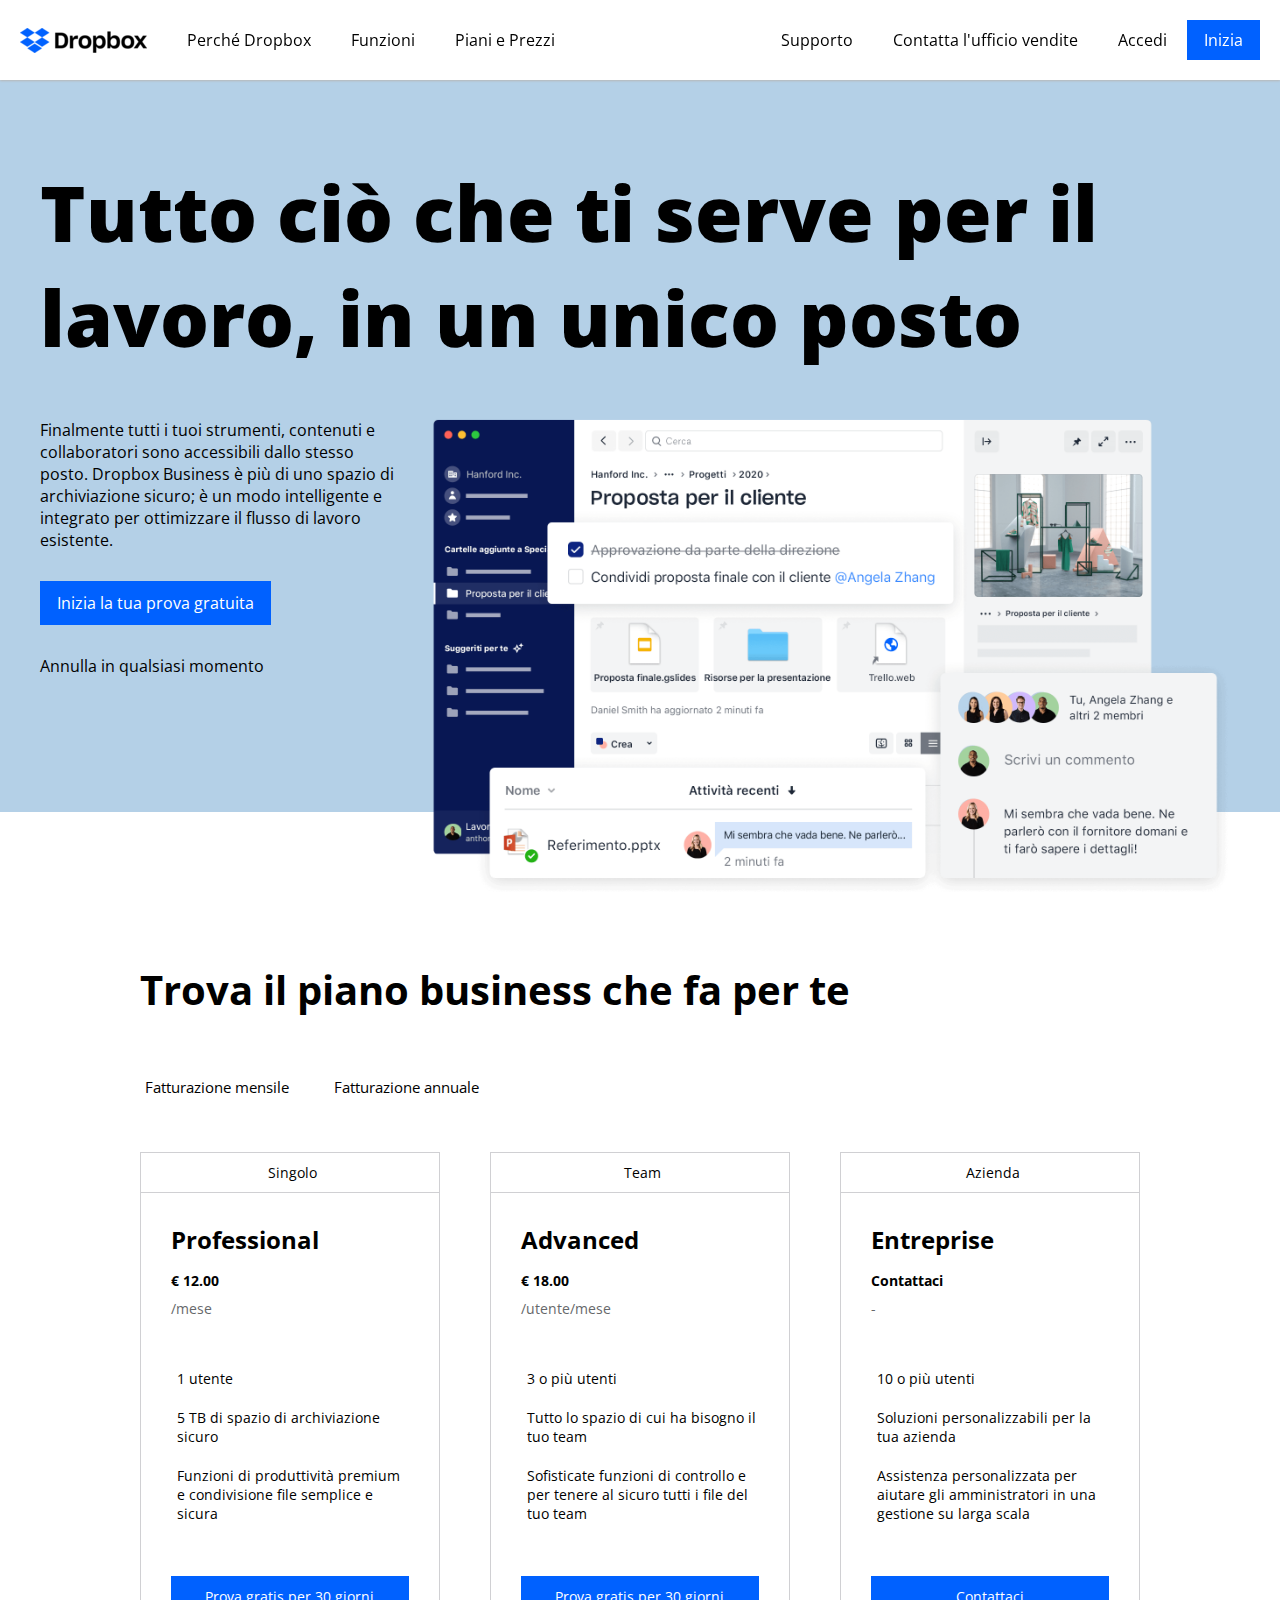
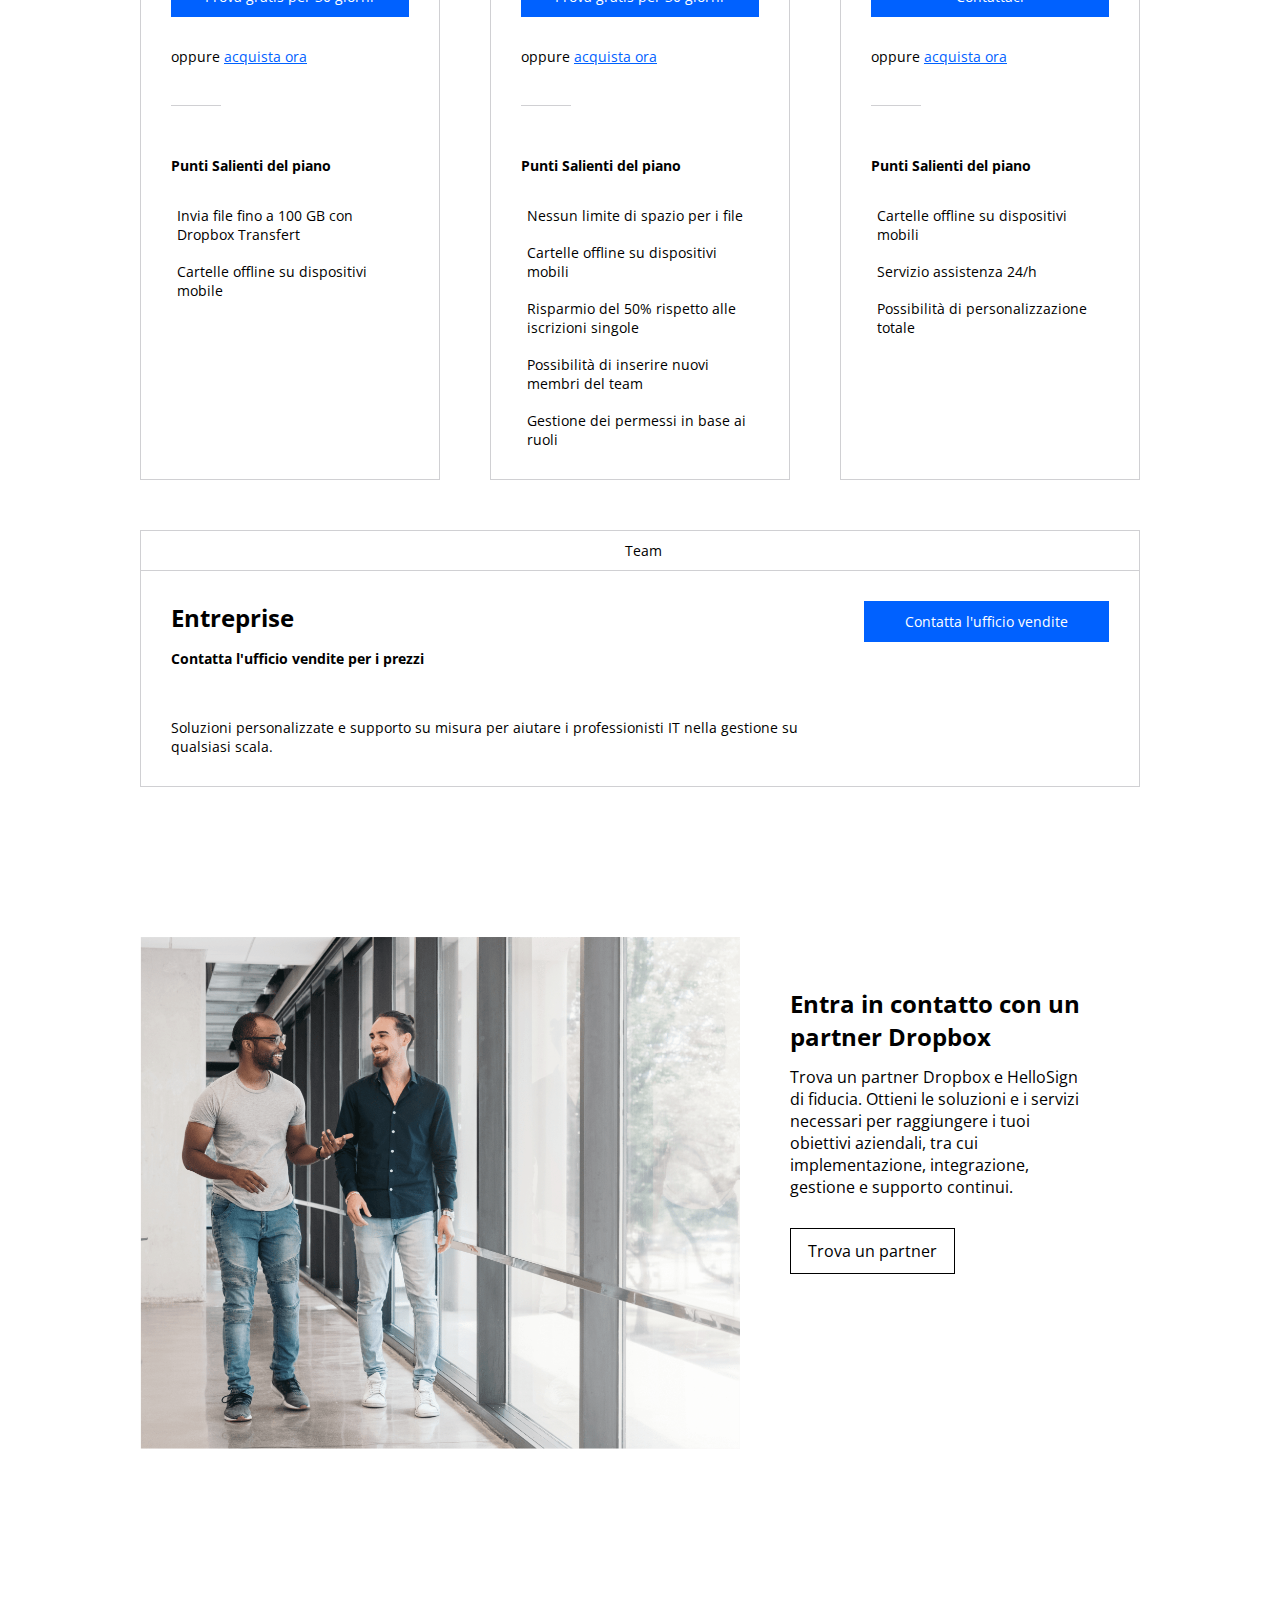
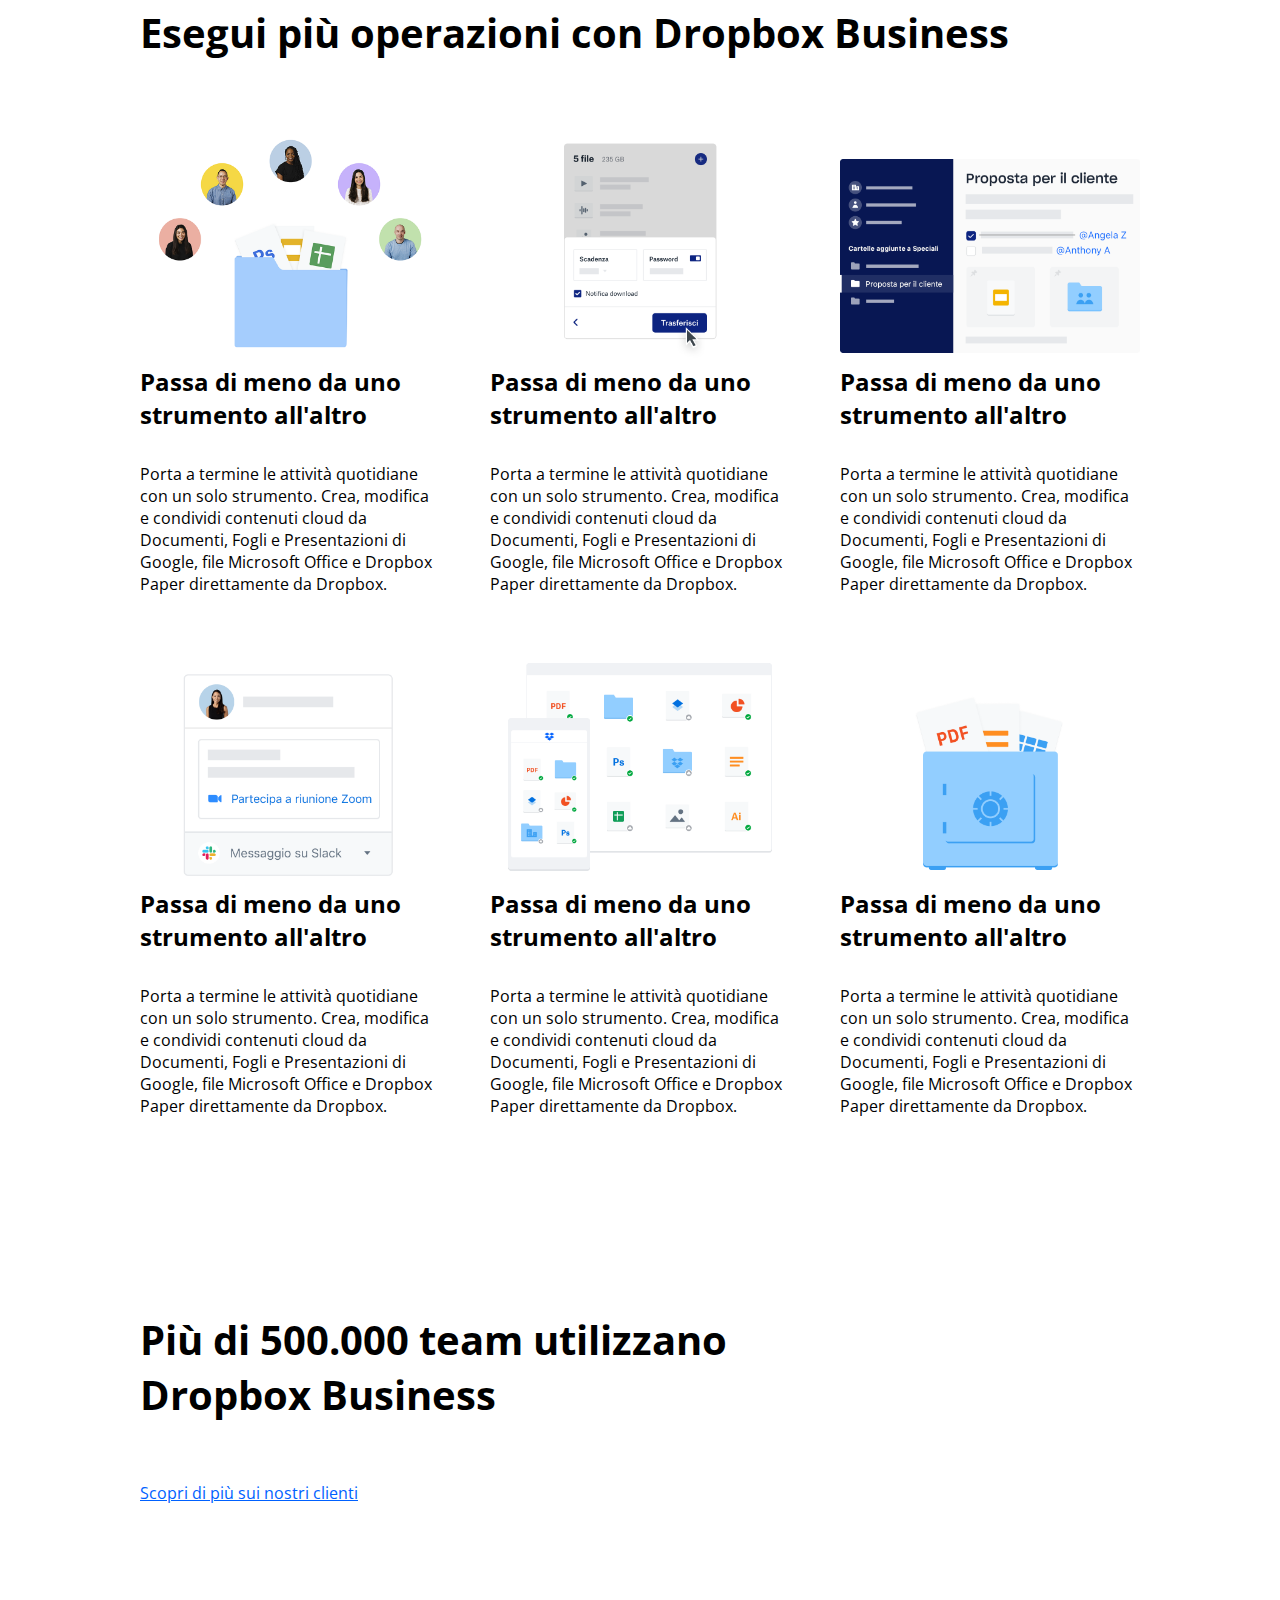
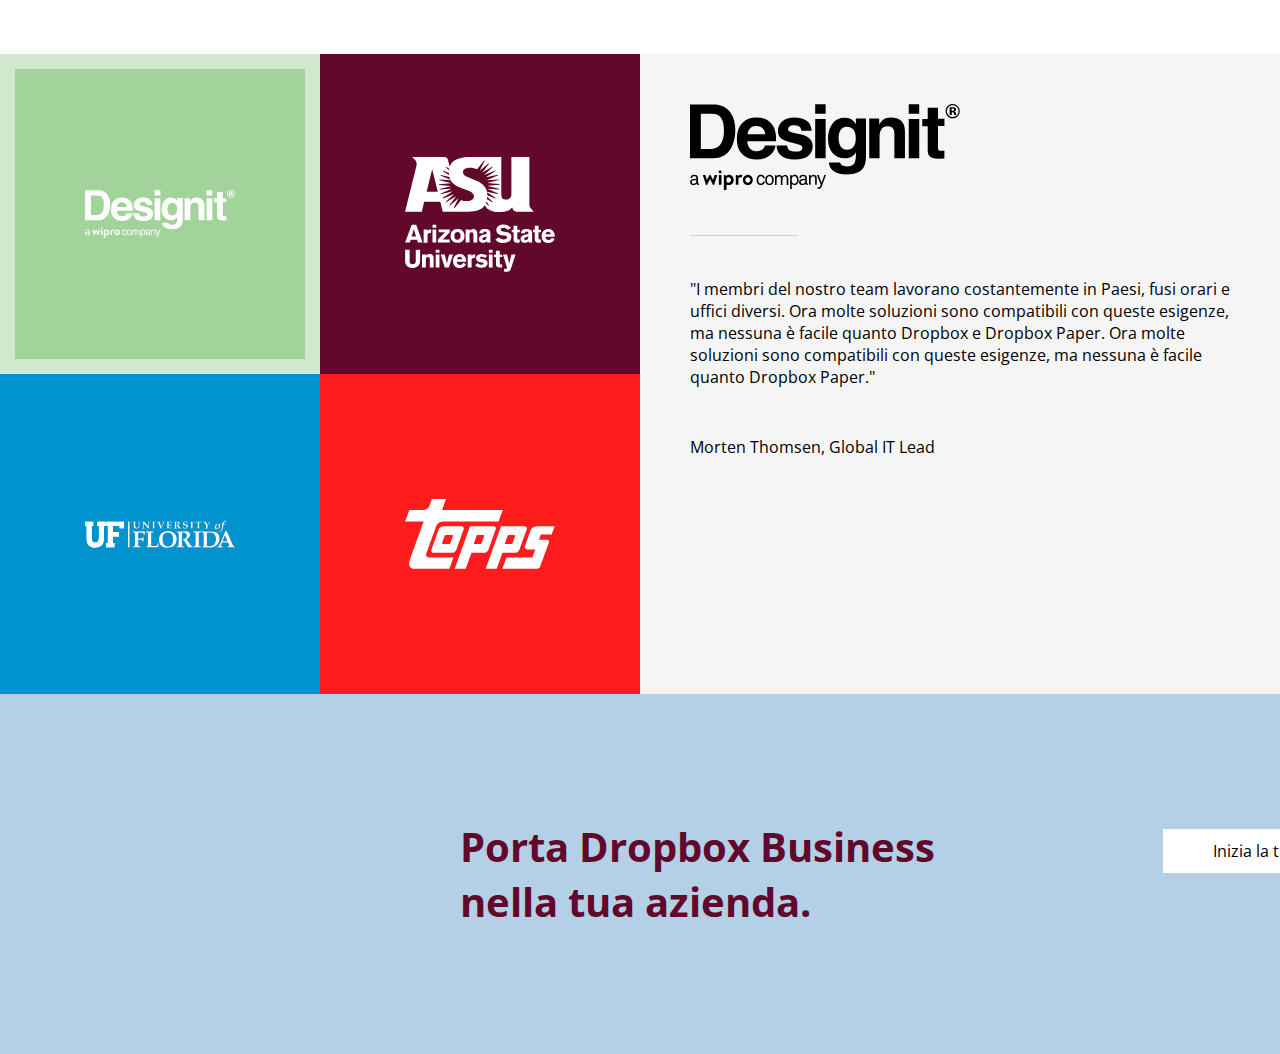
==== index.html @ a3f9ab42 "fix: contenitore customers-reviews" ====
<!DOCTYPE html>
<html lang="en">

<head>

    <meta charset="UTF-8">
    <meta name="viewport" content="width=device-width, initial-scale=1.0">

    <!-- Import Fonts -->
    <!-- Font Awesome -->
    <link rel="stylesheet" href="https://cdnjs.cloudflare.com/ajax/libs/font-awesome/6.4.2/css/all.min.css"
        integrity="sha512-z3gLpd7yknf1YoNbCzqRKc4qyor8gaKU1qmn+CShxbuBusANI9QpRohGBreCFkKxLhei6S9CQXFEbbKuqLg0DA=="
        crossorigin="anonymous" referrerpolicy="no-referrer" />
    <!-- /Font Awesome -->

    <!-- Open Sans -->
    <link rel="preconnect" href="https://fonts.googleapis.com">
    <link rel="preconnect" href="https://fonts.gstatic.com" crossorigin>
    <link
        href="https://fonts.googleapis.com/css2?family=Open+Sans:ital,wght@0,300;0,400;0,500;0,600;0,700;0,800;1,300;1,400;1,500;1,600;1,700;1,800&display=swap"
        rel="stylesheet">
    <!-- /Open Sans -->

    <!-- /Import Fonts -->

    <!-- Import CSS -->
    <link rel="stylesheet" href="css/style.css">
    <!-- /Import CSS -->

    <!-- Titolo scheda -->
    <title>Dropbox</title>
    <!-- /Titolo scheda -->

</head>

<body>

    <!-- Header -->
    <header>
        <!-- Container navbar -->
        <nav class="flex">
            <!-- Colonna sinistra navbar -->
            <div class="col-left flex">
                <!-- Logo sito -->
                <div class="logo">
                    <a href="#"><img src="img/logo-small.png" alt="Logo Dropbox"></a>
                </div>
                <!-- /Logo sito -->

                <!-- Link alle info del servizio -->
                <div class="info-links">
                    <ul class="flex">
                        <li><a href="#">Perché Dropbox</a></li>
                        <li><a href="#">Funzioni</a></li>
                        <li><a href="#">Piani e Prezzi</a></li>
                    </ul>
                </div>
                <!-- /Link alle info del servizio -->
            </div>
            <!-- /Colonna sinistra navbar -->

            <!-- Colonna destra navbar -->
            <div class="col-right flex">
                <!-- Link al supporto del servizio -->
                <div class="support-links">
                    <ul class="flex">
                        <li><a href="#">Supporto</a></li>
                        <li><a href="#">Contatta l'ufficio vendite</a></li>
                    </ul>
                </div>
                <!-- /Link al supporto del servizio -->

                <!-- Link e pulsante login -->
                <div class="login flex">
                    <ul class="flex">
                        <li><a href="#" class="sign-up">Accedi</a></li>
                        <li class="head-start-button"><button class="btn">Inizia</button></li>
                    </ul>
                </div>
                <!-- /Link e pulsante login -->
            </div>
            <!-- /Colonna destra navbar -->
        </nav>
        <!-- /Container Navbar -->

        <!-- Jumbotron -->
        <div class="jumbotron container-big">
            <h1>Tutto ciò che ti serve per il lavoro, in un unico posto</h1>
            <div class="inside-jumbo flex">
                <div class="col-left flex">
                    <p>Finalmente tutti i tuoi strumenti, contenuti e collaboratori sono accessibili dallo stesso posto.
                        Dropbox Business è più di uno spazio di archiviazione sicuro; è un modo intelligente e integrato
                        per ottimizzare il flusso di lavoro esistente.</p>
                    <button class="btn trial">Inizia la tua prova gratuita</button>
                    <div>Annulla in qualsiasi momento</div>
                    <div><i class="fa-solid fa-arrow-down"></i></div>
                </div>
                <div class="col-right"><img src="img/jumbo.png" alt="Jumbotron"></div>
            </div>
        </div>
        <!-- /Jumbotron -->
    </header>
    <!-- /Header -->

    <!-- Main -->
    <main>
        <!-- Sezione piani di abbonamento -->
        <section class="plans">
            <div class="container-small">
                <!-- Selezione mensile o annuale -->
                <h2>Trova il piano business che fa per te</h2>
                <div class="select-plan flex">
                    <span class="monthly-plan"><i class="fa-solid fa-circle-dot"></i>Fatturazione mensile</span>
                    <span class="yearly-plan"><i class="fa-regular fa-circle"></i>Fatturazione annuale</span>
                </div>
                <!-- /Selezione mensile o annuale -->

                <!-- Griglia diversi piani di abbonamento -->
                <div class="grid flex">
                    <!-- Colonna piani di abbonamento -->
                    <div class="plans-column flex">

                        <!-- Header colonna -->
                        <div class="plan-header">
                            <span><i class="fa-solid fa-user"></i>Singolo</span>
                        </div>
                        <!-- /Header colonna -->

                        <!-- Body colonna -->
                        <div class="plan-body flex">
                            <!-- Info piano -->

                            <!-- Nome piano -->
                            <h3>Professional</h3>
                            <!-- /Nome piano -->

                            <!-- Prezzo piano -->
                            <span class="plan-price">€ 12.00</span>
                            <!-- Prezzo piano -->

                            <!-- Frequenza piano -->
                            <span class="plan-duration">/mese</span>
                            <!-- Frequenza piano -->

                            <!-- Lista delle caratteristiche -->
                            <ul class="plan-features-list flex">

                                <!-- Numero utenti massimi -->
                                <li class="plan-users flex">
                                    <i class="fa-solid fa-user"></i>
                                    <span>1 utente</span>
                                </li>
                                <!-- Numero utenti massimi -->

                                <!-- Capacità archiviazione -->
                                <li class="plan-capacity flex">
                                    <i class="fa-solid fa-folder"></i>
                                    <span>5 TB di spazio di archiviazione
                                        sicuro</span>
                                </li>
                                <!-- Capacità archiviazione -->

                                <!-- Main feature del piano -->
                                <li class="plan-features flex">
                                    <i class="fa-solid fa-share-nodes"></i>
                                    <span>Funzioni di
                                        produttività premium e condivisione file
                                        semplice e sicura</span>
                                </li>
                                <!-- Main feature del piano -->

                            </ul>
                            <!-- Lista delle caratteristiche -->

                            <!-- /Info piano -->

                            <!-- Bottone di trial -->
                            <button class="btn">Prova gratis per 30 giorni</button>
                            <span class="plan-buy-now">oppure <a href="#">acquista ora</a></span>
                            <!-- Bottone di trial -->

                            <!-- Separatore grafico -->
                            <hr>
                            <!-- /Separatore grafico -->

                            <!-- Punti salienti del piano -->
                            <div class="plan-recap-list">
                                <h4>Punti Salienti del piano</h4>
                                <ul class="flex">
                                    <li class="flex">
                                        <i class="fa-solid fa-check"></i>
                                        <span>Invia file fino a 100 GB con Dropbox Transfert</span>
                                    </li>
                                    <li class="flex">
                                        <i class="fa-solid fa-check"></i>
                                        <span>Cartelle offline su dispositivi mobile</span>
                                    </li>
                                </ul>
                            </div>
                            <!-- /Punti salienti del piano -->



                        </div>
                        <!-- /Body colonna -->

                    </div>
                    <!-- /Colonna piani di abbonamento -->

                    <!-- Colonna piani di abbonamento -->
                    <div class="plans-column flex">

                        <!-- Header colonna -->
                        <div class="plan-header">
                            <span><i class="fa-solid fa-users"></i>Team</span>
                        </div>
                        <!-- /Header colonna -->

                        <!-- Body colonna -->
                        <div class="plan-body flex">
                            <!-- Info piano -->

                            <!-- Nome piano -->
                            <h3>Advanced</h3>
                            <!-- /Nome piano -->

                            <!-- Prezzo piano -->
                            <span class="plan-price">€ 18.00</span>
                            <!-- Prezzo piano -->

                            <!-- Frequenza piano -->
                            <span class="plan-duration">/utente/mese</span>
                            <!-- Frequenza piano -->

                            <!-- Lista delle caratteristiche -->
                            <ul class="plan-features-list flex">

                                <!-- Numero utenti massimi -->
                                <li class="plan-users flex">
                                    <i class="fa-solid fa-users"></i>
                                    <span>3 o più utenti</span>
                                </li>
                                <!-- Numero utenti massimi -->

                                <!-- Capacità archiviazione -->
                                <li class="plan-capacity flex">
                                    <i class="fa-solid fa-folder"></i>
                                    <span>Tutto lo spazio di cui ha bisogno il tuo team</span>
                                </li>
                                <!-- Capacità archiviazione -->

                                <!-- Main feature del piano -->
                                <li class="plan-features flex">
                                    <i class="fa-solid fa-share-nodes"></i>
                                    <span>Sofisticate funzioni di controllo e per tenere al sicuro tutti i file del tuo
                                        team</span>
                                </li>
                                <!-- Main feature del piano -->

                            </ul>
                            <!-- Lista delle caratteristiche -->

                            <!-- /Info piano -->

                            <!-- Bottone di trial -->
                            <button class="btn">Prova gratis per 30 giorni</button>
                            <span class="plan-buy-now">oppure <a href="#">acquista ora</a></span>
                            <!-- Bottone di trial -->

                            <!-- Separatore grafico -->
                            <hr>
                            <!-- /Separatore grafico -->

                            <!-- Punti salienti del piano -->
                            <div class="plan-recap-list">
                                <h4>Punti Salienti del piano</h4>
                                <ul class="flex">
                                    <li class="flex">
                                        <i class="fa-solid fa-check"></i>
                                        <span>Nessun limite di spazio per i file</span>
                                    </li>
                                    <li class="flex">
                                        <i class="fa-solid fa-check"></i>
                                        <span>Cartelle offline su dispositivi mobili</span>
                                    </li>
                                    <li class="flex">
                                        <i class="fa-solid fa-check"></i>
                                        <span>Risparmio del 50% rispetto alle iscrizioni singole</span>
                                    </li>
                                    <li class="flex">
                                        <i class="fa-solid fa-check"></i>
                                        <span>Possibilità di inserire nuovi membri del team</span>
                                    </li>
                                    <li class="flex">
                                        <i class="fa-solid fa-check"></i>
                                        <span>Gestione dei permessi in base ai ruoli</span>
                                    </li>
                                </ul>
                            </div>
                            <!-- /Punti salienti del piano -->



                        </div>
                        <!-- /Body colonna -->

                    </div>
                    <!-- /Colonna piani di abbonamento -->

                    <!-- Colonna piani di abbonamento -->
                    <div class="plans-column flex">

                        <!-- Header colonna -->
                        <div class="plan-header">
                            <span><i class="fa-solid fa-building"></i>Azienda</span>
                        </div>
                        <!-- /Header colonna -->

                        <!-- Body colonna -->
                        <div class="plan-body flex">
                            <!-- Info piano -->

                            <!-- Nome piano -->
                            <h3>Entreprise</h3>
                            <!-- /Nome piano -->

                            <!-- Prezzo piano -->
                            <span class="plan-price">Contattaci</span>
                            <!-- Prezzo piano -->

                            <!-- Frequenza piano -->
                            <span class="plan-duration">-</span>
                            <!-- Frequenza piano -->

                            <!-- Lista delle caratteristiche -->
                            <ul class="plan-features-list flex">

                                <!-- Numero utenti massimi -->
                                <li class="plan-users flex">
                                    <i class="fa-solid fa-user"></i>
                                    <span>10 o più utenti</span>
                                </li>
                                <!-- Numero utenti massimi -->

                                <!-- Capacità archiviazione -->
                                <li class="plan-capacity flex">
                                    <i class="fa-solid fa-folder"></i>
                                    <span>Soluzioni personalizzabili per la tua azienda</span>
                                </li>
                                <!-- Capacità archiviazione -->

                                <!-- Main feature del piano -->
                                <li class="plan-features flex">
                                    <i class="fa-solid fa-share-nodes"></i>
                                    <span>Assistenza personalizzata per aiutare gli amministratori in una gestione su
                                        larga
                                        scala</span>
                                </li>
                                <!-- Main feature del piano -->

                            </ul>
                            <!-- Lista delle caratteristiche -->

                            <!-- /Info piano -->

                            <!-- Bottone di trial -->
                            <button class="btn">Contattaci</button>
                            <span class="plan-buy-now">oppure <a href="#">acquista ora</a></span>
                            <!-- Bottone di trial -->

                            <!-- Separatore grafico -->
                            <hr>
                            <!-- /Separatore grafico -->

                            <!-- Punti salienti del piano -->
                            <div class="plan-recap-list">
                                <h4>Punti Salienti del piano</h4>
                                <ul class="flex">
                                    <li class="flex">
                                        <i class="fa-solid fa-check"></i>
                                        <span>Cartelle offline su dispositivi mobili</span>
                                    </li>
                                    <li class="flex">
                                        <i class="fa-solid fa-check"></i>
                                        <span>Servizio assistenza 24/h</span>
                                    </li>
                                    <li class="flex">
                                        <i class="fa-solid fa-check"></i>
                                        <span>Possibilità di personalizzazione totale</span>
                                    </li>
                                </ul>
                            </div>
                            <!-- /Punti salienti del piano -->
                        </div>
                        <!-- /Body colonna -->
                    </div>
                    <!-- /Colonna piani di abbonamento -->

                </div>
                <!-- /Colonna piani di abbonamento -->

                <!-- Colonna piani di abbonamento -->
                <div class="plans-column row">

                    <!-- Header colonna -->
                    <div class="plan-header">
                        <span><i class="fa-solid fa-building"></i>Team</span>
                    </div>
                    <!-- /Header colonna -->

                    <!-- Body colonna -->
                    <div class="plan-body row">

                        <!-- Colonna sinistra piano orizzontale -->
                        <div class="plan col-left flex">
                            <!-- Info piano -->

                            <!-- Nome piano -->
                            <h3>Entreprise</h3>
                            <!-- /Nome piano -->

                            <!-- Prezzo piano -->
                            <span class="plan-price">Contatta l'ufficio vendite per i prezzi</span>
                            <!-- Prezzo piano -->

                            <!-- Lista delle caratteristiche -->
                            <span class="team-feature"> Soluzioni personalizzate e supporto su misura per aiutare i
                                professionisti IT nella gestione su qualsiasi scala.</span>
                            <!-- Lista delle caratteristiche -->

                            <!-- /Info piano -->
                        </div>
                        <!-- /Colonna sinistra piano orizzontale -->

                        <!-- Colonna destra piano orizzontale -->
                        <div class="plan col-right">
                            <!-- Bottone di trial -->
                            <button class="btn">Contatta l'ufficio vendite</button>
                            <!-- Bottone di trial -->
                        </div>
                        <!-- /Colonna destra piano orizzontale -->


                    </div>
                    <!-- /Body colonna -->
                </div>
                <!-- /Colonna piani di abbonamento -->


            </div>
            <!-- /Griglia diversi piani di abbonamento -->
            </div>


        </section>
        <!-- /Sezione piani di abbonamento -->

        <!-- Sezione cerca un partner -->
        <section class="find-a-partner">
            <div class="container-small">
                <!-- Grid sezione partner -->
                <div class="partner-grid flex">
                    <!-- Colonna sinistra -->
                    <div class="col-left">
                        <img src="img/partner.png" alt="Due colleghi che passeggiano">
                    </div>
                    <!-- /Colonna sinistra -->

                    <!-- Colonna destra -->
                    <div class="col-right">
                        <!-- Titolo -->
                        <h3>Entra in contatto con un partner Dropbox</h3>
                        <!-- /Titolo -->

                        <!-- Descrizione -->
                        <p>Trova un partner Dropbox e HelloSign di fiducia. Ottieni le soluzioni e i servizi
                            necessari per raggiungere i tuoi obiettivi aziendali, tra cui implementazione, integrazione,
                            gestione e supporto continui.</p>
                        <!-- Descrizione -->

                        <!-- Bottone trova un partner -->
                        <div class="btn">Trova un partner</div>
                        <!-- /Bottone trova un partner -->

                    </div>
                    <!-- Colonna /destra -->

                </div>
                <!-- /Grid sezione partner -->
            </div>
        </section>
        <!-- /Sezione cerca un partner -->

        <!-- Sezione funzionalità multitask dropbox -->
        <section class="multitask">
            <div class="container-small">
                <!-- Titolo sezione -->
                <h2>Esegui più operazioni con Dropbox Business</h2>
                <!-- /Titolo sezione -->

                <!-- Griglia multitasking -->
                <div class="grid flex">
                    <!-- Singolo elemento griglia -->
                    <div class="multitask-element">

                        <!-- Immagine elemento -->
                        <img src="img/business-feature-switching-tools.png" alt="Switching tools">
                        <!-- /Immagine elemento -->

                        <!-- Titolo elemento -->
                        <h3>Passa di meno da uno strumento all'altro</h3>
                        <!-- /Titolo elemento -->

                        <!-- Descrizione elemento -->
                        <p>Porta a termine le attività quotidiane con un solo strumento. Crea, modifica e condividi
                            contenuti cloud da Documenti, Fogli e Presentazioni di Google, file Microsoft Office e
                            Dropbox Paper direttamente da Dropbox.</p>
                        <!-- /Descrizione elemento -->

                    </div>
                    <!-- /Singolo elemento griglia -->

                    <!-- Singolo elemento griglia -->
                    <div class="multitask-element">

                        <!-- Immagine elemento -->
                        <img src="img/business-feature-send-files-it.png" alt="Send files">
                        <!-- /Immagine elemento -->

                        <!-- Titolo elemento -->
                        <h3>Passa di meno da uno strumento all'altro</h3>
                        <!-- /Titolo elemento -->

                        <!-- Descrizione elemento -->
                        <p>Porta a termine le attività quotidiane con un solo strumento. Crea, modifica e condividi
                            contenuti cloud da Documenti, Fogli e Presentazioni di Google, file Microsoft Office e
                            Dropbox Paper direttamente da Dropbox.</p>
                        <!-- /Descrizione elemento -->

                    </div>
                    <!-- /Singolo elemento griglia -->

                    <!-- Singolo elemento griglia -->
                    <div class="multitask-element">

                        <!-- Immagine elemento -->
                        <img src="img/business-feature-coordinate-it.png" alt="Coordinate">
                        <!-- /Immagine elemento -->

                        <!-- Titolo elemento -->
                        <h3>Passa di meno da uno strumento all'altro</h3>
                        <!-- /Titolo elemento -->

                        <!-- Descrizione elemento -->
                        <p>Porta a termine le attività quotidiane con un solo strumento. Crea, modifica e condividi
                            contenuti cloud da Documenti, Fogli e Presentazioni di Google, file Microsoft Office e
                            Dropbox Paper direttamente da Dropbox.
                        </p>
                        <!-- /Descrizione elemento -->

                    </div>
                    <!-- /Singolo elemento griglia -->

                    <!-- Singolo elemento griglia -->
                    <div class="multitask-element">

                        <!-- Immagine elemento -->
                        <img src="img/business-feature-integrations-it.png" alt="Integrations">
                        <!-- /Immagine elemento -->

                        <!-- Titolo elemento -->
                        <h3>Passa di meno da uno strumento all'altro</h3>
                        <!-- /Titolo elemento -->

                        <!-- Descrizione elemento -->
                        <p>Porta a termine le attività quotidiane con un solo strumento. Crea, modifica e condividi
                            contenuti cloud da Documenti, Fogli e Presentazioni di Google, file Microsoft Office e
                            Dropbox Paper direttamente da Dropbox.</p>
                        <!-- /Descrizione elemento -->

                    </div>
                    <!-- /Singolo elemento griglia -->

                    <!-- Singolo elemento griglia -->
                    <div class="multitask-element">

                        <!-- Immagine elemento -->
                        <img src="img/business-feature-multi-device.png" alt="Multi Device">
                        <!-- /Immagine elemento -->

                        <!-- Titolo elemento -->
                        <h3>Passa di meno da uno strumento all'altro</h3>
                        <!-- /Titolo elemento -->

                        <!-- Descrizione elemento -->
                        <p>Porta a termine le attività quotidiane con un solo strumento. Crea, modifica e condividi
                            contenuti cloud da Documenti, Fogli e Presentazioni di Google, file Microsoft Office e
                            Dropbox Paper direttamente da Dropbox.</p>
                        <!-- /Descrizione elemento -->

                    </div>
                    <!-- /Singolo elemento griglia -->

                    <!-- Singolo elemento griglia -->
                    <div class="multitask-element">

                        <!-- Immagine elemento -->
                        <img src="img/business-feature-security.png" alt="Security">
                        <!-- /Immagine elemento -->

                        <!-- Titolo elemento -->
                        <h3>Passa di meno da uno strumento all'altro</h3>
                        <!-- /Titolo elemento -->

                        <!-- Descrizione elemento -->
                        <p>Porta a termine le attività quotidiane con un solo strumento. Crea, modifica e condividi
                            contenuti cloud da Documenti, Fogli e Presentazioni di Google, file Microsoft Office e
                            Dropbox Paper direttamente da Dropbox.</p>
                        <!-- /Descrizione elemento -->

                    </div>
                    <!-- /Singolo elemento griglia -->



                </div>
                <!-- /Griglia multitasking -->

            </div>
        </section>
        <!-- /Sezione funzionalità multitask dropbox -->

        <!-- Sezione testimonianze dei clienti -->
        <section class="customers-reviews">
            <div class="container-small">
                <!-- Box per modificare proprietà di width senza compromettere la centratura della sezione -->
                <div class="box">
                    <!-- Titolo -->
                    <h2>Più di 500.000 team utilizzano Dropbox Business</h2>
                    <!-- /Titolo -->

                    <!-- Call to action -->
                    <div class="call-to-action">
                        <a href="#">Scopri di più sui nostri clienti</a>
                    </div>
                    <!-- /Call to action -->
                </div>
                <!-- /Box per modificare proprietà di width senza compromettere la centratura della sezione -->
            </div>
            <!-- Contenitore loghi businesses -->
            <div class="grid container-huge flex">
                <!-- Colonna sinistra -->
                <div class="col-left flex">
                    <div class="element design-it flex">
                        <img src="img/designit-white.svg" alt="Design-It">
                    </div>
                    <div class="element asu flex">
                        <img src="img/arizona_state_university.svg" alt="Arizona State University">
                    </div>
                    <div class="element uf flex">
                        <img src="img/university_of_florida.svg" alt="University of Florida">
                    </div>
                    <div class="element topps flex">
                        <img src="img/topps.svg" alt="Topps">
                    </div>
                </div>
                <!-- /Colonna sinistra -->

                <!-- Colonna centrale -->
                <div class="col-center">
                    <div class="element design-it">
                        <img src="img/designit.svg" alt="Design-It">
                        <hr>
                        <p>"I membri del nostro team lavorano costantemente in Paesi, fusi orari e uffici diversi. Ora
                            molte soluzioni sono compatibili con queste esigenze, ma nessuna è facile quanto Dropbox e
                            Dropbox Paper. Ora molte soluzioni sono compatibili con queste esigenze, ma nessuna è facile
                            quanto Dropbox Paper."</p>
                        <span>Morten Thomsen, Global IT Lead</span>
                    </div>
                </div>
                <!-- /Colonna centrale -->

                <!-- Colonna destra -->
                <div class="col-right flex">
                    <div class="element wbr flex">
                        <img src="img/world_bicycle_relief.svg" alt="World Bicycle Relief">
                    </div>
                    <div class="element hearst flex">
                        <img src="img/hearst_corp.svg" alt="Hearst Corporation">
                    </div>
                    <div class="element lp flex">
                        <img src="img/lonely_planet.svg" alt="Lonely Planet">
                    </div>
                    <div class="element cco flex">
                        <img src="img/clear_channel.svg" alt="Clear Channel Outdoor">
                    </div>
                </div>
                <!-- /Colonna destra -->

                <!-- Colonna fondo -->
                <div class="col-bottom">
                    <div class="container-small flex">
                        <!-- Colonna sinistra colonna fondo -->
                        <div class="col-left">

                            <!-- Call to action -->
                            <h2>Porta Dropbox Business nella tua azienda.</h2>
                            <!-- /Call to action -->
                        </div>
                        <!-- /Colonna sinistra colonna fondo -->

                        <!-- Colonna destra colonna fondo -->
                        <div class="col-right">
                            <!-- Bottone prova gratuita -->
                            <button class="btn">Inizia la tua prova gratuita</button>
                            <!-- /Bottone prova gratuita -->

                        </div>
                        <!-- /Colonna destra colonna fondo -->
                    </div>

                </div>
                <!-- /Colonna fondo -->

            </div>
            <!-- /Contenitore loghi businesses -->




            </div>
        </section>
        <!-- /Sezione testimonianze dei clienti -->

        <!-- Sezione FAQ -->
        <section class="faq">

        </section>
        <!-- /Sezione FAQ -->

    </main>
    <!-- /Main -->

    <!-- Footer -->
    <footer>

    </footer>
    <!-- /Footer -->

</body>

</html>
---- css/style.css ----
/* #region RESET */

* {
    margin: 0;
    padding: 0;
    box-sizing: border-box;
}

img {
    display: block;
    width: 100%;
}

li {
    list-style: none;
}

a {
    color: var(--blue);
}


/* #endregion RESET */

/* #region TYPOGRAPHY */

body {
    font-family: 'Open Sans', sans-serif;
}

/* Tavolozza colori */
:root {
    --blue: #0061ff;
    --light-blue: #1e73fc;
    --sky: #b4d0e7;
    --bordeaux: #61082b;
    --gray: #999999;
    --light-gray: #f5f5f5;
    --border-gray: #d0d0d3;
    --duration-gray: #66686b;
    --design-it-secondary: #d1e9cd;
    --design-it-primary: #a2d39b;
    --uf: #0093ce;
    --topps: #ff1c1c;
    --design-it-center: #f5f5f5;
    --wbr: #d5001f;
    --hearst: #b4d0e7;
    --lp: #0d2481;
    --cco: #ffd830;

}

/* /Tavolozza colori */


h1 {
    font-size: 77px;
    font-weight: 800;
}

h2 {
    font-size: 40px;
}

h3 {
    font-size: 24px;
}

/* #endregion TYPOGRAPHY */

/* #region COMMON */

/* Utility */

.flex,
.row {
    display: flex;
}

.grid {
    gap: 50px;
    flex-wrap: wrap;
}

.container-huge {
    width: 1920px;
    margin: 0 auto;
}

.container-big {
    max-width: 1200px;
    margin: 0 auto;
}

.container-small {
    max-width: 1000px;
    margin: 0 auto;
}

/* Header common */

header a {
    text-decoration: none;
    color: black;

}

header li {
    list-style: none;
    line-height: 80px;
    display: flex;
    align-items: center;
}


nav .col-left,
nav .col-right {
    width: 50%;
    align-items: center;
}

.info-links ul li,
.support-links ul li {
    padding: 0 20px
}

header li:hover {
    border-bottom: 2px solid black;
    padding-top: 2px;
}

/* Main common */

/* Plans */

.plans-column,
.plan-body {
    flex-direction: column;
}

.plan-features-list,
.plan-recap-list ul {
    flex-direction: column;
    gap: 22px;

}

.plan-features-list span,
.plan-recap-list li span {
    margin-top: -2px;
}

/* Customers-reviews */

.customers-reviews .grid .col-left,
.customers-reviews .grid .col-center,
.customers-reviews .grid .col-right {
    width: 640px;
    flex-wrap: wrap;
}

/* Button common */

.btn {
    background-color: var(--blue);
    color: white;
    padding: 11px 17px;
    border: none;
    font-size: inherit;
    font-family: inherit;
    cursor: pointer;
}

.btn:hover {
    background-color: var(--light-blue);
}

/* #endregion COMMON */

/* #region HEADER */

header {
    background-color: var(--sky);
}

header nav {
    background-color: white;
    padding: 0 20px;
    height: 80px;
    justify-content: space-between;
    box-shadow: 0 1px 2px rgb(184, 184, 184);
    position: fixed;
    left: 0;
    right: 0;
    z-index: 9999;
}


nav .col-right {
    justify-content: flex-end;
}

nav .logo {
    padding-right: 20px;
    justify-content: center;
}


nav .sign-up {
    padding: 0 20px;
}

nav .btn {
    padding: 9px 17px;
}


.head-start-button:hover {
    border: none !important;
    padding-top: 0px;
}


/* Jumbotron */

.jumbotron {
    padding-top: 80px;
    position: relative;
    bottom: -80px;

}

.inside-jumbo {
    padding-top: 49px;
}

.inside-jumbo .col-left {
    width: 30%;
    flex-direction: column;
    align-items: flex-start;
    gap: 30px;

}

.inside-jumbo .col-left .fa-arrow-down {
    padding-top: 42px;
    font-size: 48px;
}

.inside-jumbo .col-right {
    width: 70%;
}

.inside-jumbo .col-right img {
    width: 100%;
}

.btn.trial {
    padding: 11px 17px;
}

/* #endregion HEADER */

/* #region MAIN */

/* #region plans */

main .plans {
    padding-top: 150px;
}


.select-plan {
    gap: 40px;
    font-size: 15px;
    padding-top: 60px;
}

main .plans .grid {
    padding-top: 55px;
}


.plans-column {
    font-size: 14px;
    width: calc((100% - 100px) / 3);
    border: 1px solid var(--border-gray);
    min-height: 100%;

}

.plan-header {
    text-align: center;
    border-bottom: 1px solid var(--border-gray);
    padding: 10px;
}

.plan-body {
    padding: 30px;
}

.plans-column .fa-solid {
    padding-right: 6px;
}

.plan-price {
    font-weight: bold;
    margin-top: -5px;
}

.plan-duration {
    color: var(--duration-gray);
    margin-top: -11px;
}


.plan-features-list {
    padding: 33px 0;
}

hr {
    margin-top: 19px;
    width: 50px;
    height: 1px;
    background-color: var(--border-gray);
    border: none;
}

.plan-body {
    gap: 20px;
}

.plan-body .btn {
    width: 100%;
}

.plan-buy-now {
    margin-top: 10px;
}

.plan-recap-list {
    margin-top: 30px;
}

.plan-recap-list ul {
    margin-top: 33px;
    gap: 20px;

}

.plan-recap-list li {
    align-items: flex-start;
}

.fa-check {
    color: var(--blue);
    font-weight: bold;
}

.plans-column.row {
    min-width: 100%;
    margin-top: 50px;
}

.plan-body.row {
    flex-direction: row;
}

.plan.col-left {
    width: 74%;
    flex-direction: column;
}

.plan.col-left .plan-price {
    margin-top: 15px;
}

.plan.col-left .team-feature {
    padding-right: 20px;
    padding-top: 50px;

}

.plan.col-right {
    width: 27%;
}

/* #endregion plans */

/* #region find-a-partner */

.find-a-partner {
    margin-top: 150px;
}

.find-a-partner .col-left {
    width: 60%;
}

.find-a-partner .col-right {
    width: 40%;
    padding: 50px;
}

.find-a-partner .col-right p {
    padding-top: 13px;
}

.find-a-partner .col-right .btn {
    background-color: white;
    color: black;
    border: 1px solid black;
    width: max-content;
    margin-top: 30px;
}

/* #endregion find-a-partner */

/* #region multitask */

.multitask {
    margin-top: 156px;
}

.multitask .grid {
    margin-top: 62px;
}


.multitask-element {
    width: calc((100% - 100px) / 3);
}

.multitask-element p {
    margin-top: 32px;
}

/* #endregion multitask */

/* #region customers-reviews */

.customers-reviews {
    margin-top: 195px;
}

.customers-reviews .container-small .box {
    width: 70%;
}

.customers-reviews .call-to-action {
    padding-top: 60px;
}

.customers-reviews .grid {
    margin-top: 150px;
    gap: 0;
}

.customers-reviews .grid .element {
    width: 50%;
    height: 50%;
    justify-content: center;
    align-items: center;
}

.element img {
    width: 47%;
}

.col-left .element.design-it {
    background-color: var(--design-it-primary);
    box-shadow: inset 0px 0px 0px 15px var(--design-it-secondary);
}

.col-left .element.asu {
    background-color: var(--bordeaux);
}

.col-left .element.uf {
    background-color: var(--uf);
}

.col-left .element.topps {
    background-color: var(--topps);
}

.col-right .element.wbr {
    background-color: var(--wbr);
}

.col-right .element.hearst {
    background-color: var(--hearst);
}

.col-right .element.lp {
    background-color: var(--lp);
}

.col-right .element.cco {
    background-color: var(--cco);
}

.col-center .element.design-it {
    width: 100%;
    height: 640px;
    background-color: var(--design-it-center);
    overflow-y: scroll;

}

.col-center .element.design-it img {
    width: 50%;
}

.grid .col-center .element.design-it {
    padding: 50px;
}

.col-center hr {
    width: 108px;
    margin-top: 45px;
}

.col-center p {
    margin-top: 42px;
}

.col-center span {
    display: inline-block;
    margin-top: 48px;
}

.col-bottom {
    width: 100%;
    background-color: var(--hearst);
    padding: 125px 0;
}

.col-bottom h2 {
    color: var(--bordeaux);
}

.col-bottom .btn {
    padding: 11px 50px;
    color: black;
    background-color: white;
    margin-top: 10px;
    margin-left: 4px;

}

.col-bottom .container-small .col-left {
    width: 70%;
}

.col-bottom .container-small .col-right {
    text-align: end;
}

/* #endregion customers-reviews */

/* #endregion MAIN */

/* #region FOOTER */

/* #endregion FOOTER */

/* #region RADIO */

.yearly-plan .fa-circle,
.monthly-plan .fa-circle-dot {
    cursor: pointer;
    padding-right: 5px;

}

.yearly-plan .fa-circle {
    color: var(--border-gray);

}

.monthly-plan .fa-circle-dot {
    color: var(--blue);

}

/* #endregion RADIO */
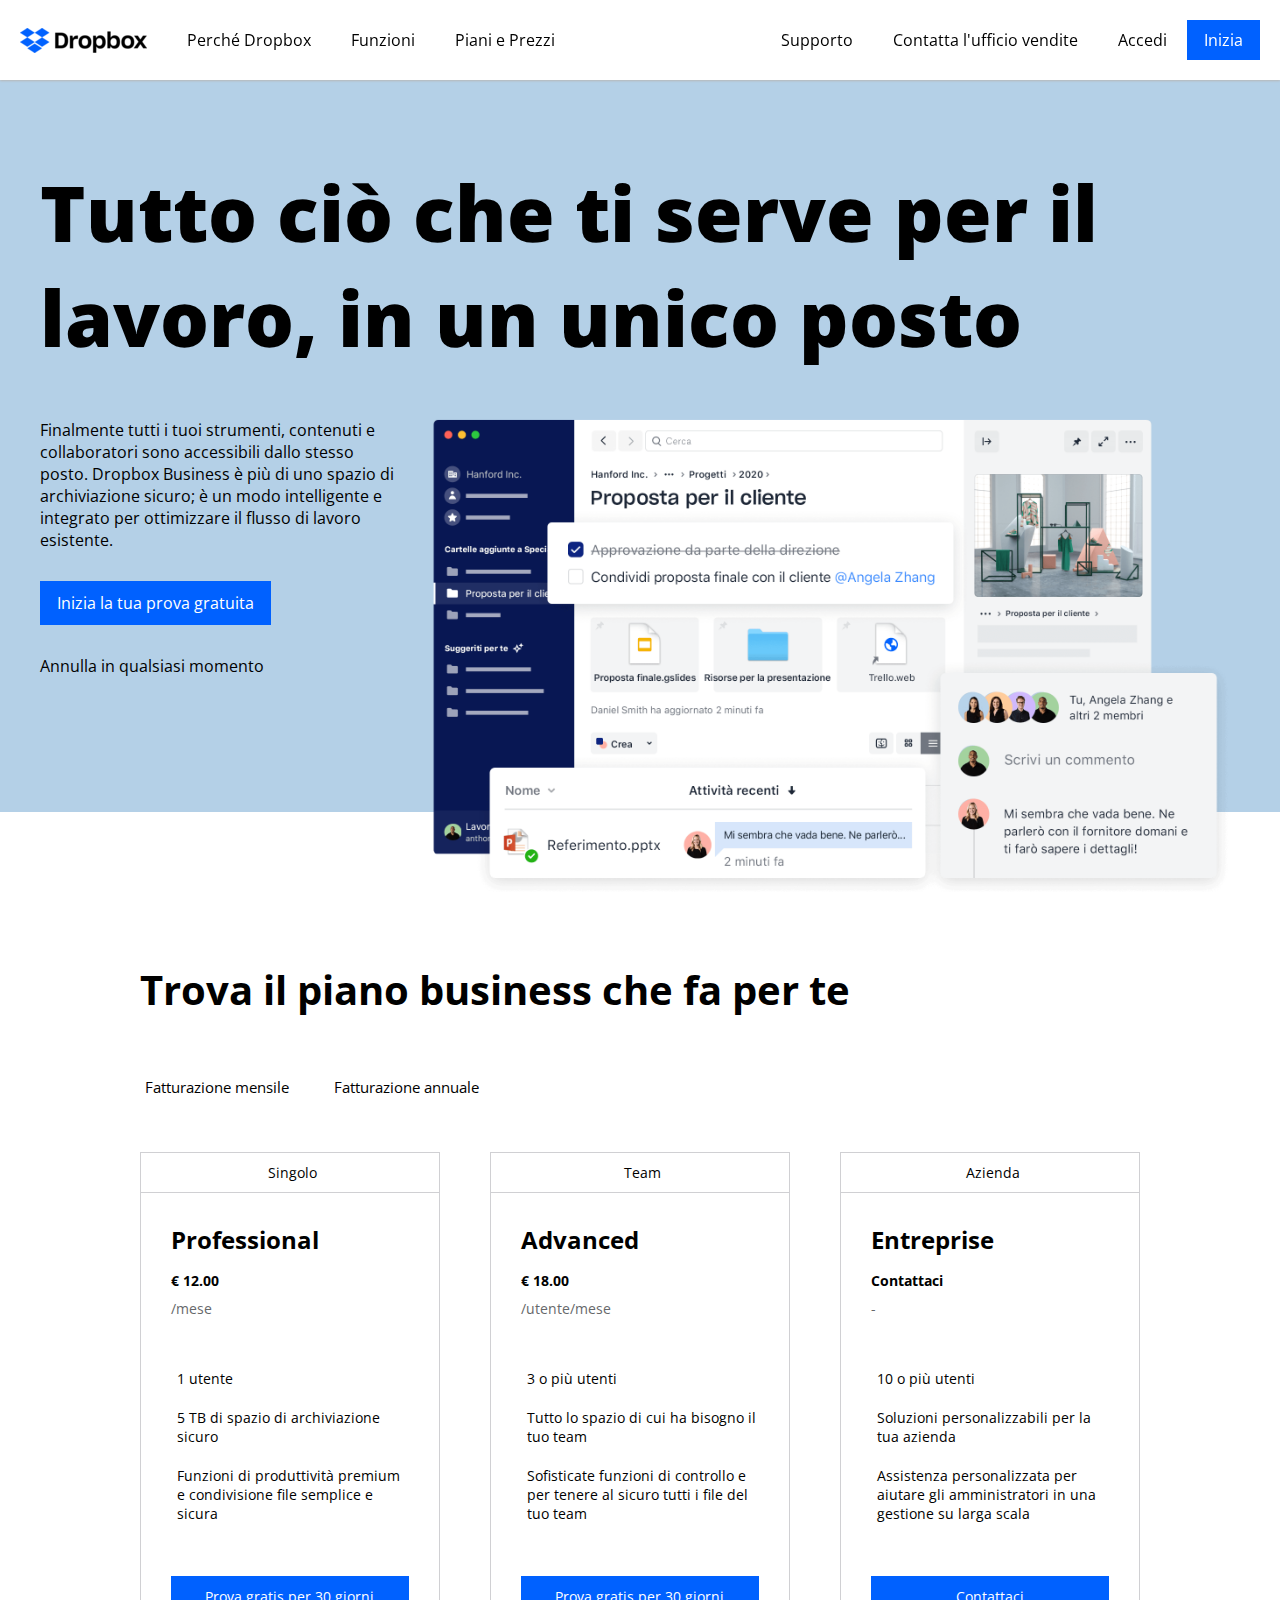
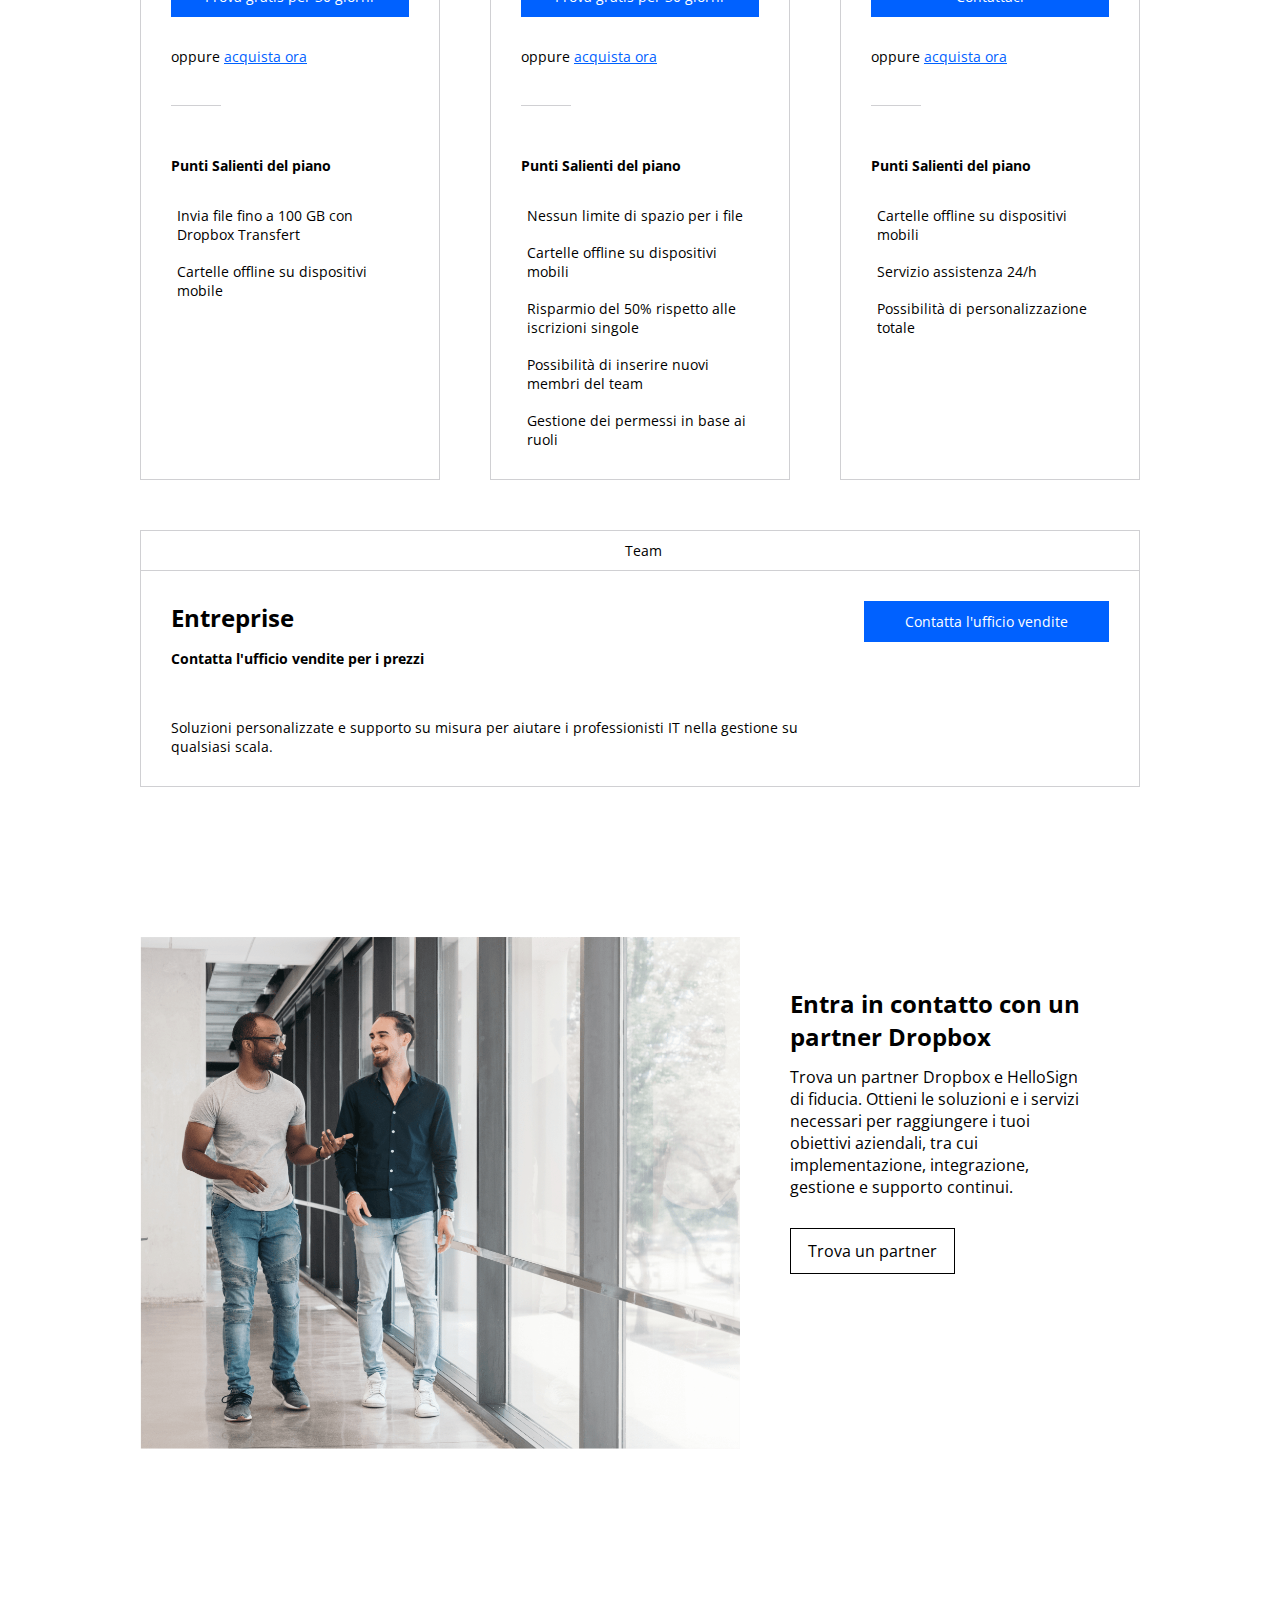
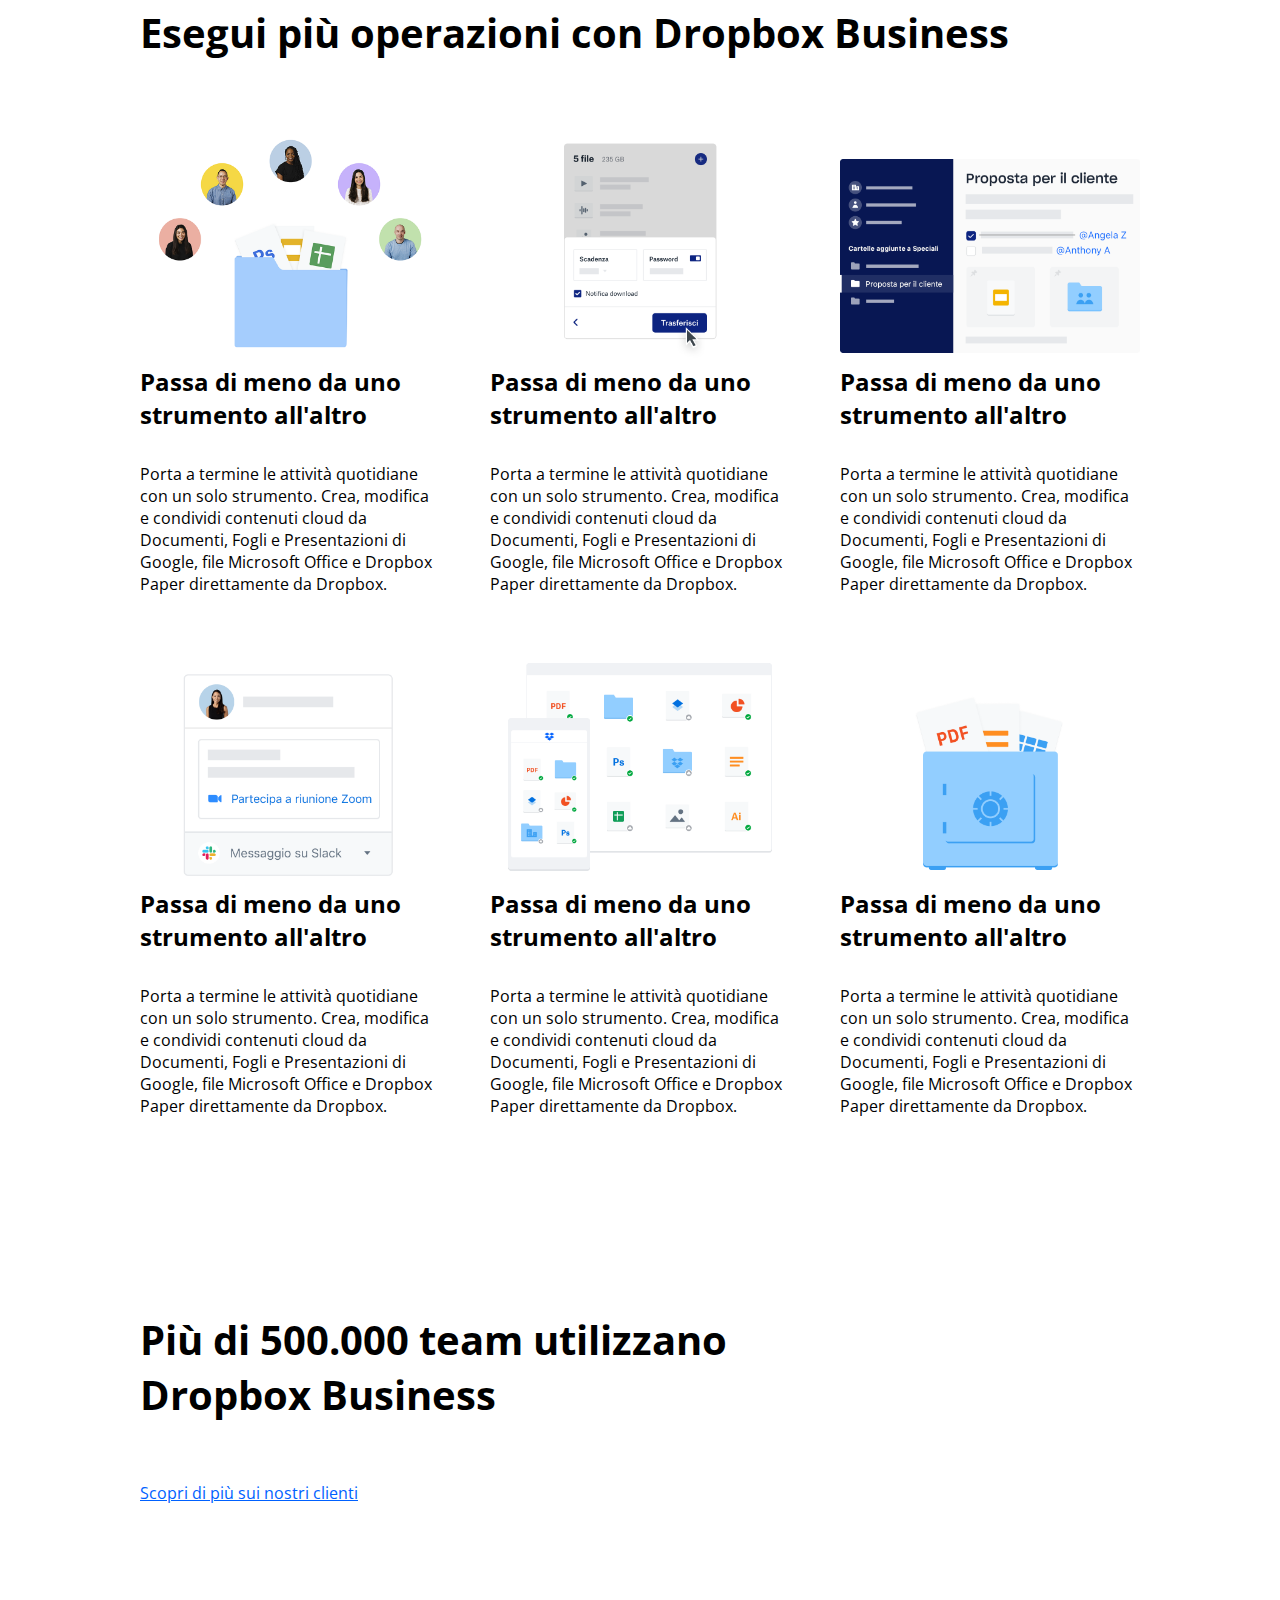
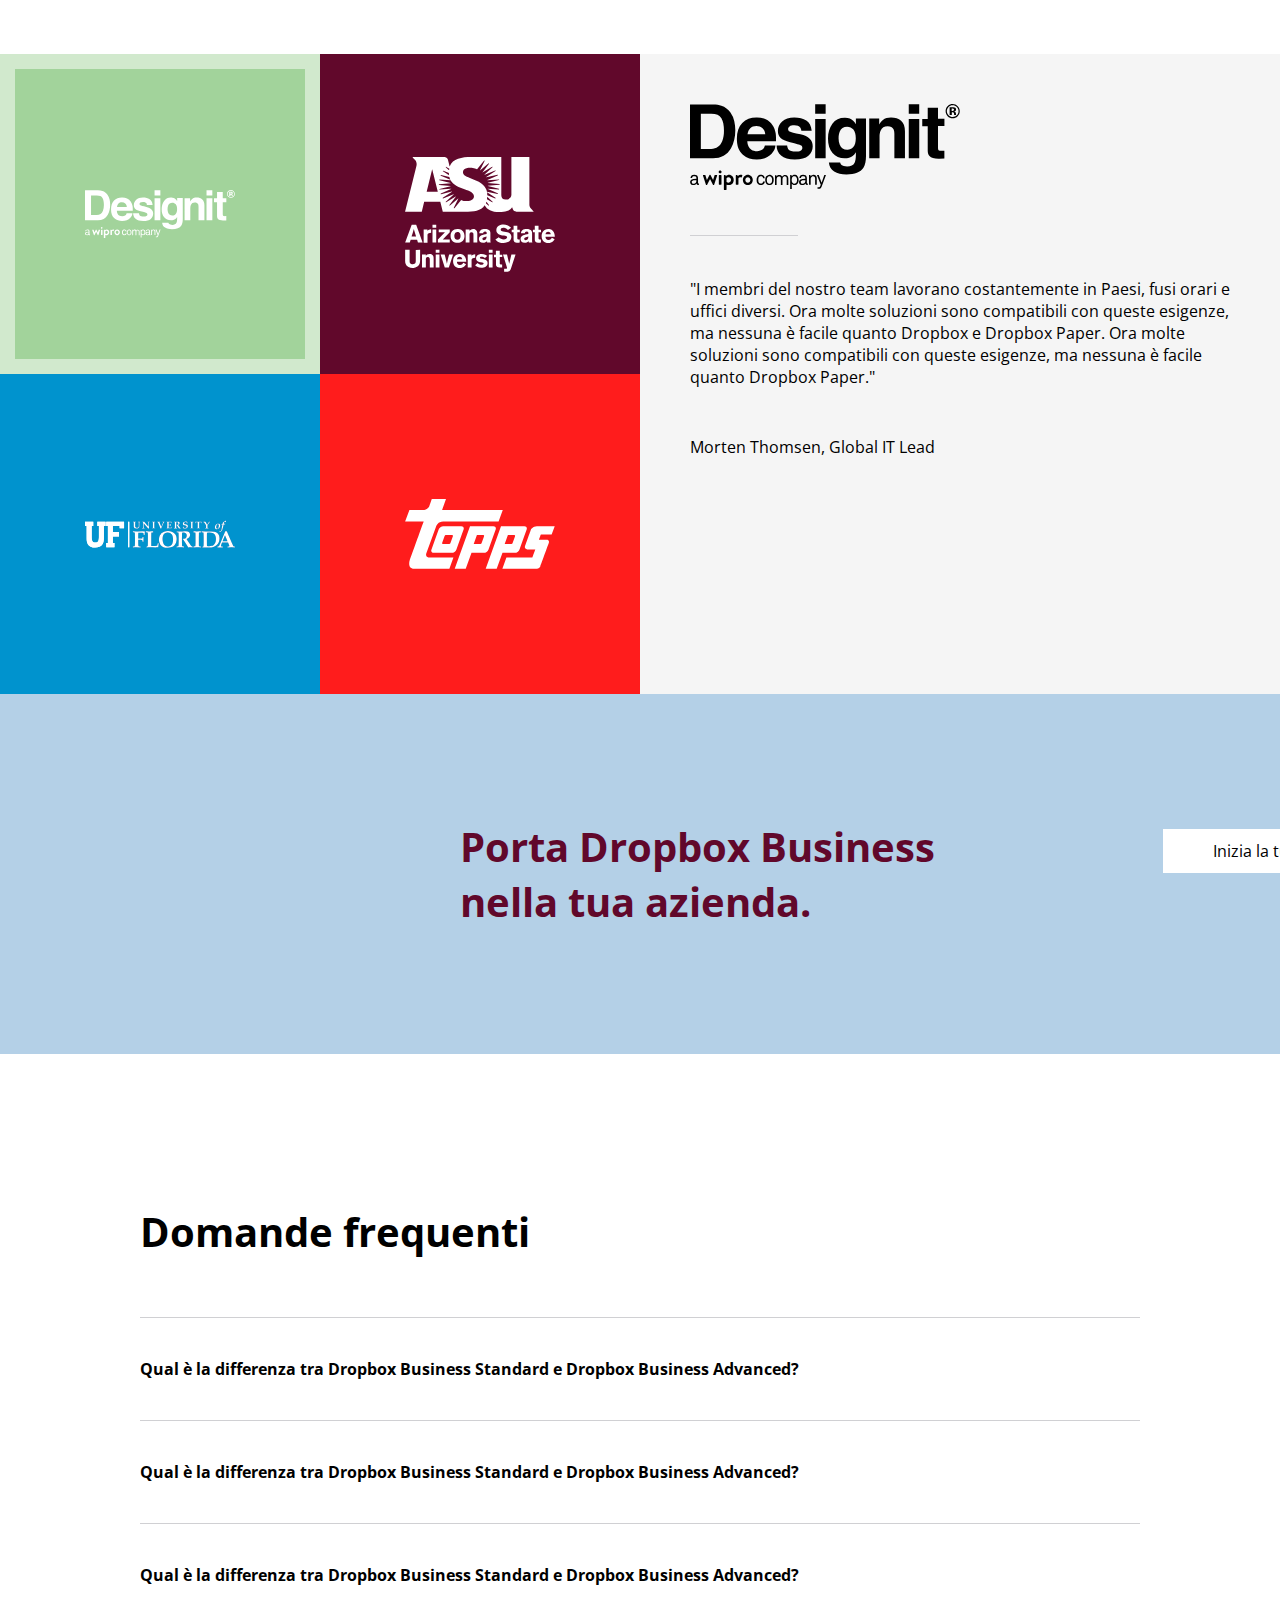
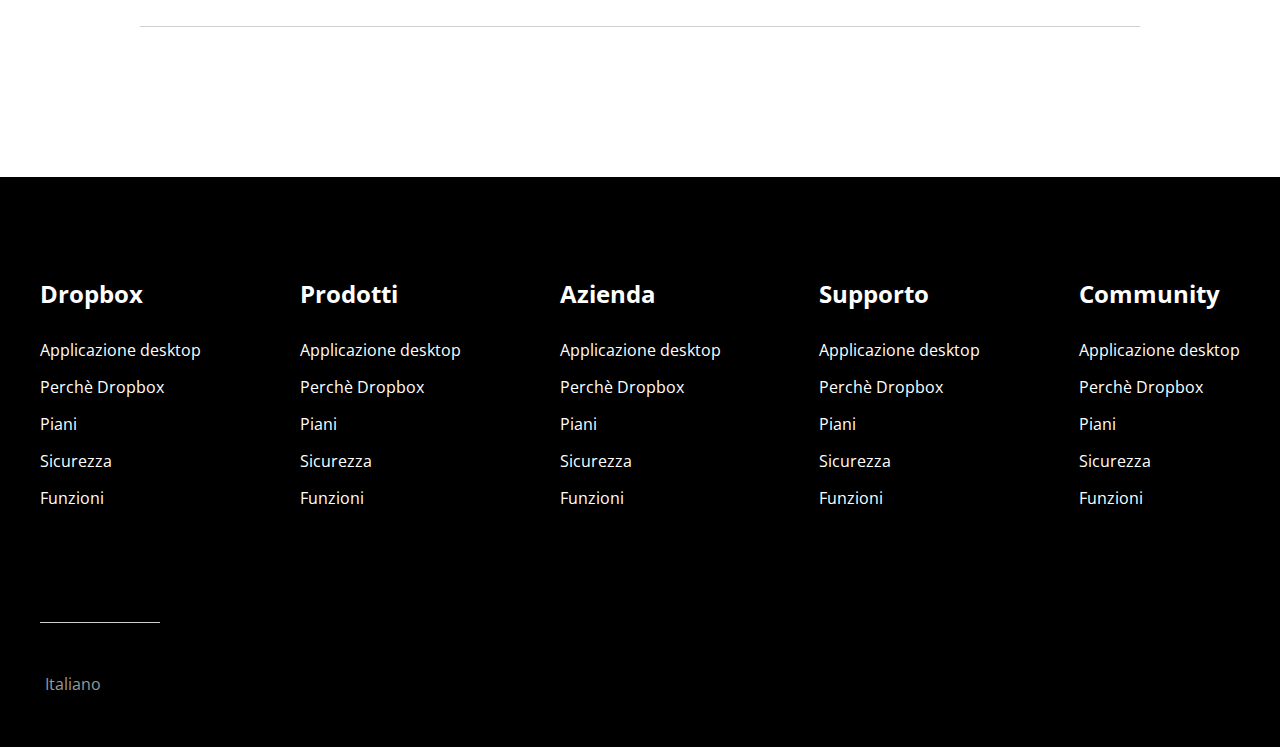
==== commit 59c9f4d6: "feat: faq e footer" ====
--- a/index.html
+++ b/index.html
@@ -41,6 +41,7 @@
         <nav class="flex">
             <!-- Colonna sinistra navbar -->
             <div class="col-left flex">
+
                 <!-- Logo sito -->
                 <div class="logo">
                     <a href="#"><img src="img/logo-small.png" alt="Logo Dropbox"></a>
@@ -56,11 +57,13 @@
                     </ul>
                 </div>
                 <!-- /Link alle info del servizio -->
+
             </div>
             <!-- /Colonna sinistra navbar -->
 
             <!-- Colonna destra navbar -->
             <div class="col-right flex">
+
                 <!-- Link al supporto del servizio -->
                 <div class="support-links">
                     <ul class="flex">
@@ -85,18 +88,45 @@
 
         <!-- Jumbotron -->
         <div class="jumbotron container-big">
+
+            <!-- Titolo -->
             <h1>Tutto ciò che ti serve per il lavoro, in un unico posto</h1>
+            <!-- Titolo -->
+
+            <!-- Parte interna jumbotron -->
             <div class="inside-jumbo flex">
+                <!-- Colonna sinistra -->
                 <div class="col-left flex">
+                    <!-- Paragrafo jumbo -->
                     <p>Finalmente tutti i tuoi strumenti, contenuti e collaboratori sono accessibili dallo stesso posto.
                         Dropbox Business è più di uno spazio di archiviazione sicuro; è un modo intelligente e integrato
-                        per ottimizzare il flusso di lavoro esistente.</p>
+                        per ottimizzare il flusso di lavoro esistente.
+                    </p>
+                    <!-- /Paragrafo jumbo -->
+
+
+                    <!-- Bottone trial -->
                     <button class="btn trial">Inizia la tua prova gratuita</button>
+                    <!-- /Bottone trial -->
+
                     <div>Annulla in qualsiasi momento</div>
                     <div><i class="fa-solid fa-arrow-down"></i></div>
                 </div>
-                <div class="col-right"><img src="img/jumbo.png" alt="Jumbotron"></div>
-            </div>
+                <!-- Colonna sinistra -->
+
+                <!-- Colonna destra -->
+                <div class="col-right">
+
+                    <!-- Immagine jumbo -->
+                    <img src="img/jumbo.png" alt="Jumbotron">
+                    <!-- /Immagine jumbo -->
+
+                </div>
+                <!-- /Colonna destra -->
+
+            </div>
+            <!-- /Parte interna jumbotron -->
+
         </div>
         <!-- /Jumbotron -->
     </header>
@@ -458,8 +488,10 @@
         <!-- Sezione cerca un partner -->
         <section class="find-a-partner">
             <div class="container-small">
+
                 <!-- Grid sezione partner -->
                 <div class="partner-grid flex">
+
                     <!-- Colonna sinistra -->
                     <div class="col-left">
                         <img src="img/partner.png" alt="Due colleghi che passeggiano">
@@ -468,6 +500,7 @@
 
                     <!-- Colonna destra -->
                     <div class="col-right">
+
                         <!-- Titolo -->
                         <h3>Entra in contatto con un partner Dropbox</h3>
                         <!-- /Titolo -->
@@ -481,10 +514,8 @@
                         <!-- Bottone trova un partner -->
                         <div class="btn">Trova un partner</div>
                         <!-- /Bottone trova un partner -->
-
                     </div>
                     <!-- Colonna /destra -->
-
                 </div>
                 <!-- /Grid sezione partner -->
             </div>
@@ -633,8 +664,10 @@
         <!-- Sezione testimonianze dei clienti -->
         <section class="customers-reviews">
             <div class="container-small">
+
                 <!-- Box per modificare proprietà di width senza compromettere la centratura della sezione -->
                 <div class="box">
+
                     <!-- Titolo -->
                     <h2>Più di 500.000 team utilizzano Dropbox Business</h2>
                     <!-- /Titolo -->
@@ -644,11 +677,14 @@
                         <a href="#">Scopri di più sui nostri clienti</a>
                     </div>
                     <!-- /Call to action -->
+
                 </div>
                 <!-- /Box per modificare proprietà di width senza compromettere la centratura della sezione -->
             </div>
+
             <!-- Contenitore loghi businesses -->
             <div class="grid container-huge flex">
+
                 <!-- Colonna sinistra -->
                 <div class="col-left flex">
                     <div class="element design-it flex">
@@ -669,13 +705,26 @@
                 <!-- Colonna centrale -->
                 <div class="col-center">
                     <div class="element design-it">
+
+                        <!-- Logo -->
                         <img src="img/designit.svg" alt="Design-It">
+                        <!-- /Logo -->
+
+                        <!-- Separatore -->
                         <hr>
+                        <!-- /Separatore -->
+
+                        <!-- Testimonianza -->
                         <p>"I membri del nostro team lavorano costantemente in Paesi, fusi orari e uffici diversi. Ora
                             molte soluzioni sono compatibili con queste esigenze, ma nessuna è facile quanto Dropbox e
                             Dropbox Paper. Ora molte soluzioni sono compatibili con queste esigenze, ma nessuna è facile
                             quanto Dropbox Paper."</p>
+                        <!-- /Testimonianza -->
+
+                        <!-- Autore -->
                         <span>Morten Thomsen, Global IT Lead</span>
+                        <!-- /Autore -->
+
                     </div>
                 </div>
                 <!-- /Colonna centrale -->
@@ -700,17 +749,20 @@
                 <!-- Colonna fondo -->
                 <div class="col-bottom">
                     <div class="container-small flex">
+
                         <!-- Colonna sinistra colonna fondo -->
                         <div class="col-left">
 
                             <!-- Call to action -->
                             <h2>Porta Dropbox Business nella tua azienda.</h2>
                             <!-- /Call to action -->
+
                         </div>
                         <!-- /Colonna sinistra colonna fondo -->
 
                         <!-- Colonna destra colonna fondo -->
                         <div class="col-right">
+
                             <!-- Bottone prova gratuita -->
                             <button class="btn">Inizia la tua prova gratuita</button>
                             <!-- /Bottone prova gratuita -->
@@ -734,15 +786,260 @@
 
         <!-- Sezione FAQ -->
         <section class="faq">
-
+            <div class="container-small">
+
+                <!-- Titolo -->
+                <div class="section-title">
+                    <h2>Domande frequenti</h2>
+                </div>
+                <!-- Titolo -->
+
+                <!-- Separatore -->
+                <hr>
+                <!-- /Separatore -->
+
+                <!-- Box delle domande -->
+                <div class="question-box">
+                    <!-- Contenitore singola domanda -->
+                    <div class="question-container flex">
+
+                        <!-- Domanda -->
+                        <div class="question">
+                            <h4>Qual è la differenza tra Dropbox Business Standard e Dropbox Business Advanced?</h4>
+                        </div>
+                        <!-- /Domanda -->
+
+                        <!-- Chevron -->
+                        <i class="fa-solid fa-chevron-down"></i>
+                        <!-- /Chevron -->
+
+                        <!-- Risposta nascosta -->
+                        <div class="faq-answer">
+                            Standard offre ai team 5000 GB di spazio di archiviazione con strumenti di sicurezza,
+                            condivisione e collaborazione
+                            facili da usare. Advanced parte da 15 TB di spazio di archiviazione per team, oltre a solidi
+                            controlli di sicurezza e
+                            avvisi.
+                        </div>
+                        <!-- /Risposta nascosta -->
+
+                    </div>
+                    <!-- Contenitore singola domanda -->
+                </div>
+                <!-- /Box delle domande -->
+                <!-- Separatore -->
+                <hr>
+                <!-- /Separatore -->
+
+                <!-- Box delle domande -->
+                <div class="question-box">
+                    <!-- Contenitore singola domanda -->
+                    <div class="question-container flex">
+
+                        <!-- Domanda -->
+                        <div class="question">
+                            <h4>Qual è la differenza tra Dropbox Business Standard e Dropbox Business Advanced?</h4>
+                        </div>
+                        <!-- /Domanda -->
+
+                        <!-- Chevron -->
+                        <i class="fa-solid fa-chevron-down"></i>
+                        <!-- /Chevron -->
+
+                        <!-- Risposta nascosta -->
+                        <div class="faq-answer">
+                            Standard offre ai team 5000 GB di spazio di archiviazione con strumenti di sicurezza,
+                            condivisione e collaborazione
+                            facili da usare. Advanced parte da 15 TB di spazio di archiviazione per team, oltre a solidi
+                            controlli di sicurezza e
+                            avvisi.
+                        </div>
+                        <!-- /Risposta nascosta -->
+
+                    </div>
+                    <!-- Contenitore singola domanda -->
+                </div>
+                <!-- /Box delle domande -->
+
+                <!-- Separatore -->
+                <hr>
+                <!-- /Separatore -->
+
+                <!-- Box delle domande -->
+                <div class="question-box">
+                    <!-- Contenitore singola domanda -->
+                    <div class="question-container flex">
+
+                        <!-- Domanda -->
+                        <div class="question">
+                            <h4>Qual è la differenza tra Dropbox Business Standard e Dropbox Business Advanced?</h4>
+                        </div>
+                        <!-- /Domanda -->
+
+                        <!-- Chevron -->
+                        <i class="fa-solid fa-chevron-down"></i>
+                        <!-- /Chevron -->
+
+                        <!-- Risposta nascosta -->
+                        <div class="faq-answer">
+                            Standard offre ai team 5000 GB di spazio di archiviazione con strumenti di sicurezza,
+                            condivisione e collaborazione
+                            facili da usare. Advanced parte da 15 TB di spazio di archiviazione per team, oltre a solidi
+                            controlli di sicurezza e
+                            avvisi.
+                        </div>
+                        <!-- /Risposta nascosta -->
+
+                    </div>
+                    <!-- Contenitore singola domanda -->
+                </div>
+
+                <!-- Separatore -->
+                <hr>
+                <!-- /Separatore -->
+
+                <!-- /Box delle domande -->
+            </div>
         </section>
         <!-- /Sezione FAQ -->
-
     </main>
     <!-- /Main -->
 
     <!-- Footer -->
     <footer>
+        <!-- Contenitore footer -->
+        <div class="container-big">
+            <!-- Griglia colonne -->
+            <div class="grid flex">
+                <!-- Singola colonna -->
+                <div class="column">
+
+                    <!-- Titolo colonna -->
+                    <div class="title">
+                        <h3>Dropbox</h3>
+                    </div>
+                    <!-- /Titolo colonna -->
+
+                    <!-- Lista link -->
+                    <ul class="flex">
+                        <li><a href="#">Applicazione desktop</a></li>
+                        <li><a href="#">Perchè Dropbox</a></li>
+                        <li><a href="#">Piani</a></li>
+                        <li><a href="#">Sicurezza</a></li>
+                        <li><a href="#">Funzioni</a></li>
+                    </ul>
+                    <!-- /Lista link -->
+
+                </div>
+                <!-- /Singola colonna -->
+
+                <!-- Singola colonna -->
+                <div class="column">
+
+                    <!-- Titolo colonna -->
+                    <div class="title">
+                        <h3>Prodotti</h3>
+                    </div>
+                    <!-- /Titolo colonna -->
+
+                    <!-- Lista link -->
+                    <ul class="flex">
+                        <li><a href="#">Applicazione desktop</a></li>
+                        <li><a href="#">Perchè Dropbox</a></li>
+                        <li><a href="#">Piani</a></li>
+                        <li><a href="#">Sicurezza</a></li>
+                        <li><a href="#">Funzioni</a></li>
+                    </ul>
+                    <!-- /Lista link -->
+
+                </div>
+                <!-- /Singola colonna -->
+
+                <!-- Singola colonna -->
+                <div class="column">
+
+                    <!-- Titolo colonna -->
+                    <div class="title">
+                        <h3>Azienda</h3>
+                    </div>
+                    <!-- /Titolo colonna -->
+
+                    <!-- Lista link -->
+                    <ul class="flex">
+                        <li><a href="#">Applicazione desktop</a></li>
+                        <li><a href="#">Perchè Dropbox</a></li>
+                        <li><a href="#">Piani</a></li>
+                        <li><a href="#">Sicurezza</a></li>
+                        <li><a href="#">Funzioni</a></li>
+                    </ul>
+                    <!-- /Lista link -->
+
+                </div>
+                <!-- /Singola colonna -->
+
+                <!-- Singola colonna -->
+                <div class="column">
+
+                    <!-- Titolo colonna -->
+                    <div class="title">
+                        <h3>Supporto</h3>
+                    </div>
+                    <!-- /Titolo colonna -->
+
+                    <!-- Lista link -->
+                    <ul class="flex">
+                        <li><a href="#">Applicazione desktop</a></li>
+                        <li><a href="#">Perchè Dropbox</a></li>
+                        <li><a href="#">Piani</a></li>
+                        <li><a href="#">Sicurezza</a></li>
+                        <li><a href="#">Funzioni</a></li>
+                    </ul>
+                    <!-- /Lista link -->
+
+                </div>
+                <!-- /Singola colonna -->
+
+                <!-- Singola colonna -->
+                <div class="column">
+
+                    <!-- Titolo colonna -->
+                    <div class="title">
+                        <h3>Community</h3>
+                    </div>
+                    <!-- /Titolo colonna -->
+
+                    <!-- Lista link -->
+                    <ul class="flex">
+                        <li><a href="#">Applicazione desktop</a></li>
+                        <li><a href="#">Perchè Dropbox</a></li>
+                        <li><a href="#">Piani</a></li>
+                        <li><a href="#">Sicurezza</a></li>
+                        <li><a href="#">Funzioni</a></li>
+                    </ul>
+                    <!-- /Lista link -->
+                </div>
+                <!-- /Singola colonna -->
+            </div>
+            <!-- /Griglia colonne -->
+
+            <!-- Separatore -->
+            <hr>
+            <!-- /Separatore -->
+
+            <!-- Selezione lingua -->
+            <div class="language-selection">
+                <i class="fa-solid fa-earth-americas"></i>
+
+                <!-- Lingua corrente -->
+                <span class="current-language">Italiano</span>
+                <!-- Lingua corrente -->
+
+                <a href=""><i class="fa-solid fa-caret-up"></i></a>
+            </div>
+            <!-- /Selezione lingua -->
+
+        </div>
+        <!-- /Contenitore footer -->
 
     </footer>
     <!-- /Footer -->
--- a/css/style.css
+++ b/css/style.css
@@ -19,7 +19,6 @@
     color: var(--blue);
 }
 
-
 /* #endregion RESET */
 
 /* #region TYPOGRAPHY */
@@ -29,6 +28,7 @@
 }
 
 /* Tavolozza colori */
+
 :root {
     --blue: #0061ff;
     --light-blue: #1e73fc;
@@ -50,7 +50,7 @@
 
 }
 
-/* /Tavolozza colori */
+/* Titoli ed elementi grafici */
 
 
 h1 {
@@ -66,6 +66,13 @@
     font-size: 24px;
 }
 
+hr {
+    width: 50px;
+    height: 1px;
+    background-color: var(--border-gray);
+    border: none;
+}
+
 /* #endregion TYPOGRAPHY */
 
 /* #region COMMON */
@@ -102,7 +109,6 @@
 header a {
     text-decoration: none;
     color: black;
-
 }
 
 header li {
@@ -112,7 +118,6 @@
     align-items: center;
 }
 
-
 nav .col-left,
 nav .col-right {
     width: 50%;
@@ -142,7 +147,6 @@
 .plan-recap-list ul {
     flex-direction: column;
     gap: 22px;
-
 }
 
 .plan-features-list span,
@@ -195,7 +199,6 @@
     z-index: 9999;
 }
 
-
 nav .col-right {
     justify-content: flex-end;
 }
@@ -205,7 +208,6 @@
     justify-content: center;
 }
 
-
 nav .sign-up {
     padding: 0 20px;
 }
@@ -213,7 +215,6 @@
 nav .btn {
     padding: 9px 17px;
 }
-
 
 .head-start-button:hover {
     border: none !important;
@@ -227,7 +228,6 @@
     padding-top: 80px;
     position: relative;
     bottom: -80px;
-
 }
 
 .inside-jumbo {
@@ -239,7 +239,6 @@
     flex-direction: column;
     align-items: flex-start;
     gap: 30px;
-
 }
 
 .inside-jumbo .col-left .fa-arrow-down {
@@ -268,7 +267,6 @@
 main .plans {
     padding-top: 150px;
 }
-
 
 .select-plan {
     gap: 40px;
@@ -279,14 +277,12 @@
 main .plans .grid {
     padding-top: 55px;
 }
-
 
 .plans-column {
     font-size: 14px;
     width: calc((100% - 100px) / 3);
     border: 1px solid var(--border-gray);
     min-height: 100%;
-
 }
 
 .plan-header {
@@ -313,17 +309,12 @@
     margin-top: -11px;
 }
 
-
 .plan-features-list {
     padding: 33px 0;
 }
 
-hr {
+.plan-body hr {
     margin-top: 19px;
-    width: 50px;
-    height: 1px;
-    background-color: var(--border-gray);
-    border: none;
 }
 
 .plan-body {
@@ -345,7 +336,6 @@
 .plan-recap-list ul {
     margin-top: 33px;
     gap: 20px;
-
 }
 
 .plan-recap-list li {
@@ -378,7 +368,6 @@
 .plan.col-left .team-feature {
     padding-right: 20px;
     padding-top: 50px;
-
 }
 
 .plan.col-right {
@@ -546,7 +535,6 @@
     background-color: white;
     margin-top: 10px;
     margin-left: 4px;
-
 }
 
 .col-bottom .container-small .col-left {
@@ -559,9 +547,98 @@
 
 /* #endregion customers-reviews */
 
+/* #region faq */
+
+.faq {
+    margin-top: 150px;
+    margin-bottom: 150px;
+}
+
+.faq .section-title {
+    padding-bottom: 58px;
+}
+
+.faq hr {
+    width: 100%;
+}
+
+.faq .question-container {
+    justify-content: space-between;
+    padding: 20px 0;
+    align-items: center;
+    flex-wrap: wrap;
+}
+
+.faq .question {
+    padding: 20px 0;
+}
+
+.faq .fa-chevron-down {
+    font-size: 12px;
+    padding-right: 45px;
+}
+
+.faq .faq-answer {
+    display: none;
+    padding-bottom: 20px;
+}
+
+.question-container:hover .faq-answer {
+    display: block;
+}
+
+.question-container:hover .fa-chevron-down {
+    transform: scaleY(-1);
+}
+
+/* #endregion faq */
+
 /* #endregion MAIN */
 
 /* #region FOOTER */
+
+footer {
+    background-color: black;
+    color: white;
+}
+
+footer .grid {
+    padding: 100px 0 113px;
+    justify-content: space-between;
+}
+
+.footer .grid .column {
+    width: calc(100% / 5);
+}
+
+footer .grid ul {
+    flex-direction: column;
+    gap: 15px;
+    margin-top: 29px
+}
+
+footer .grid ul li a {
+    text-decoration: none;
+    color: white;
+}
+
+footer hr {
+    width: 120px;
+}
+
+footer .language-selection {
+    padding: 50px 0;
+    color: var(--gray)
+}
+
+footer .language-selection .current-language {
+    padding-left: 5px;
+}
+
+footer .language-selection .fa-caret-up {
+    vertical-align: middle;
+    color: var(--gray);
+}
 
 /* #endregion FOOTER */
 
@@ -571,17 +648,14 @@
 .monthly-plan .fa-circle-dot {
     cursor: pointer;
     padding-right: 5px;
-
 }
 
 .yearly-plan .fa-circle {
     color: var(--border-gray);
-
 }
 
 .monthly-plan .fa-circle-dot {
     color: var(--blue);
-
 }
 
 /* #endregion RADIO */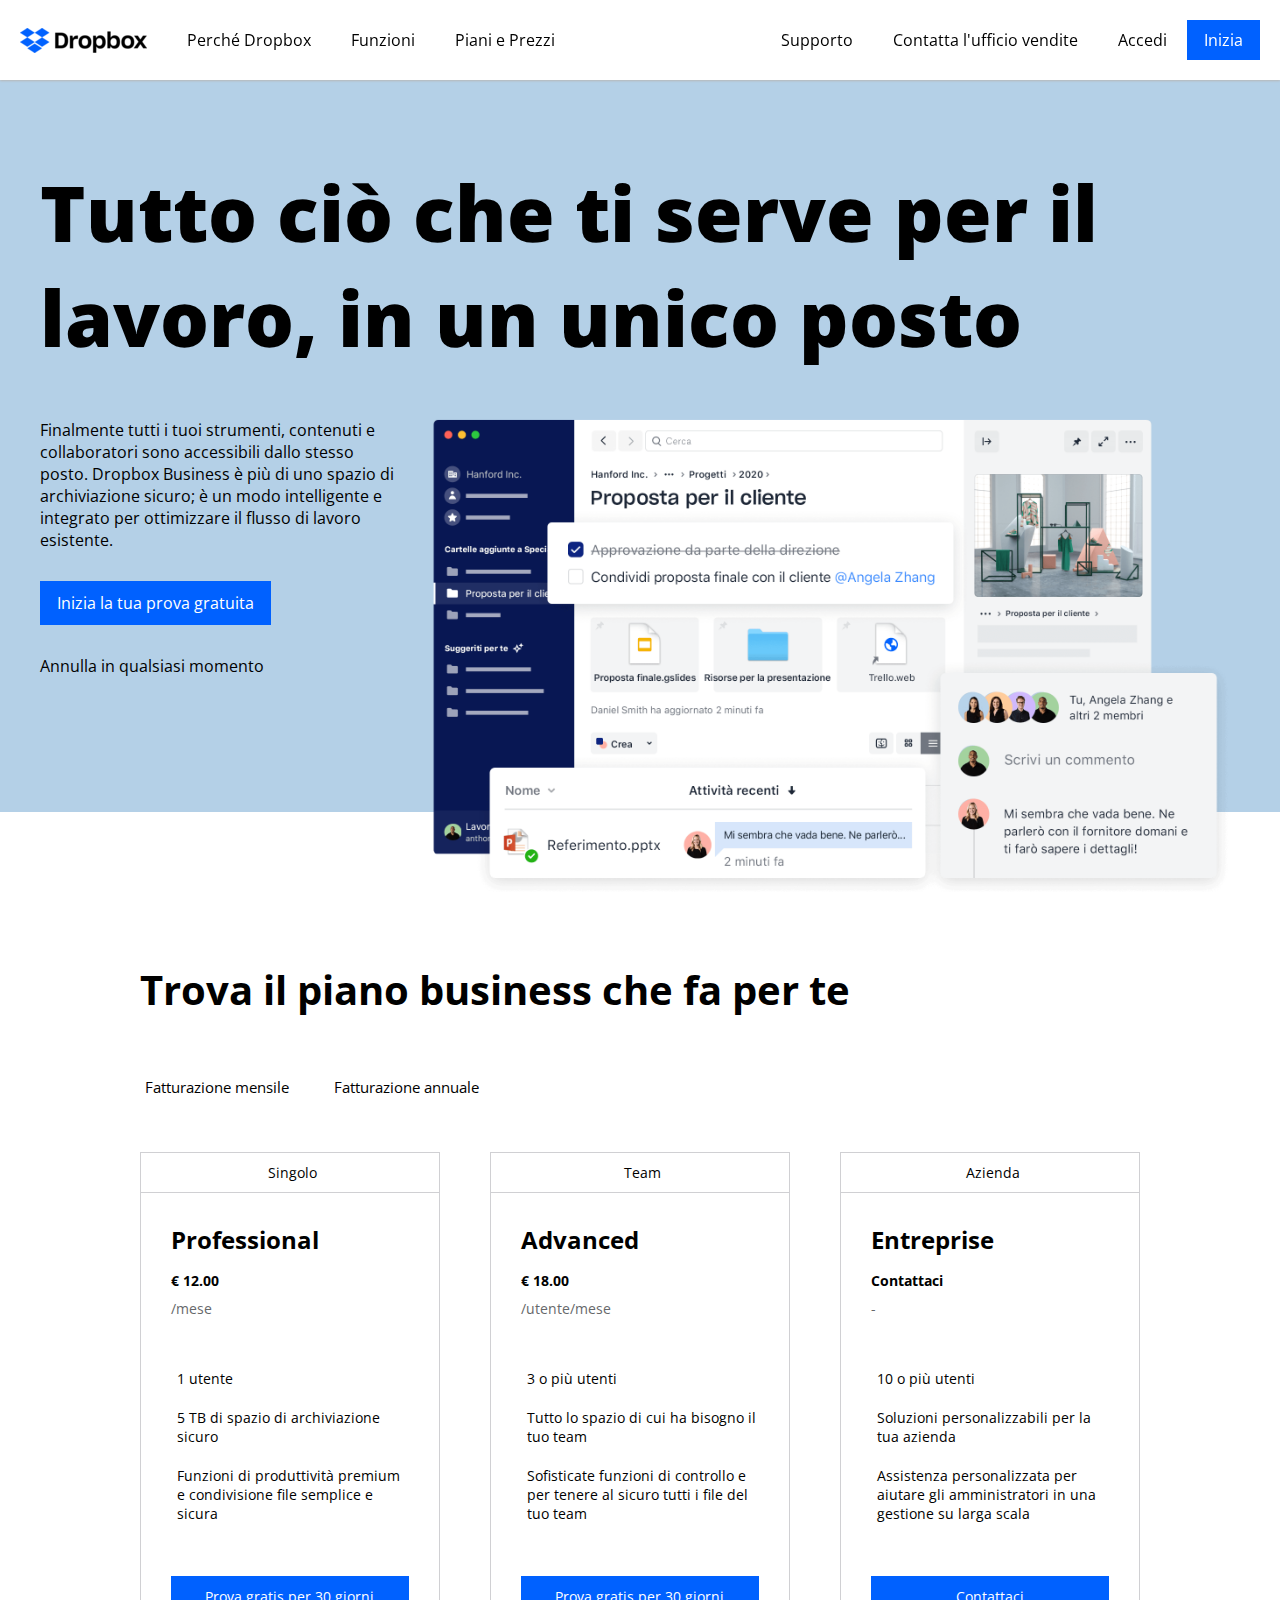
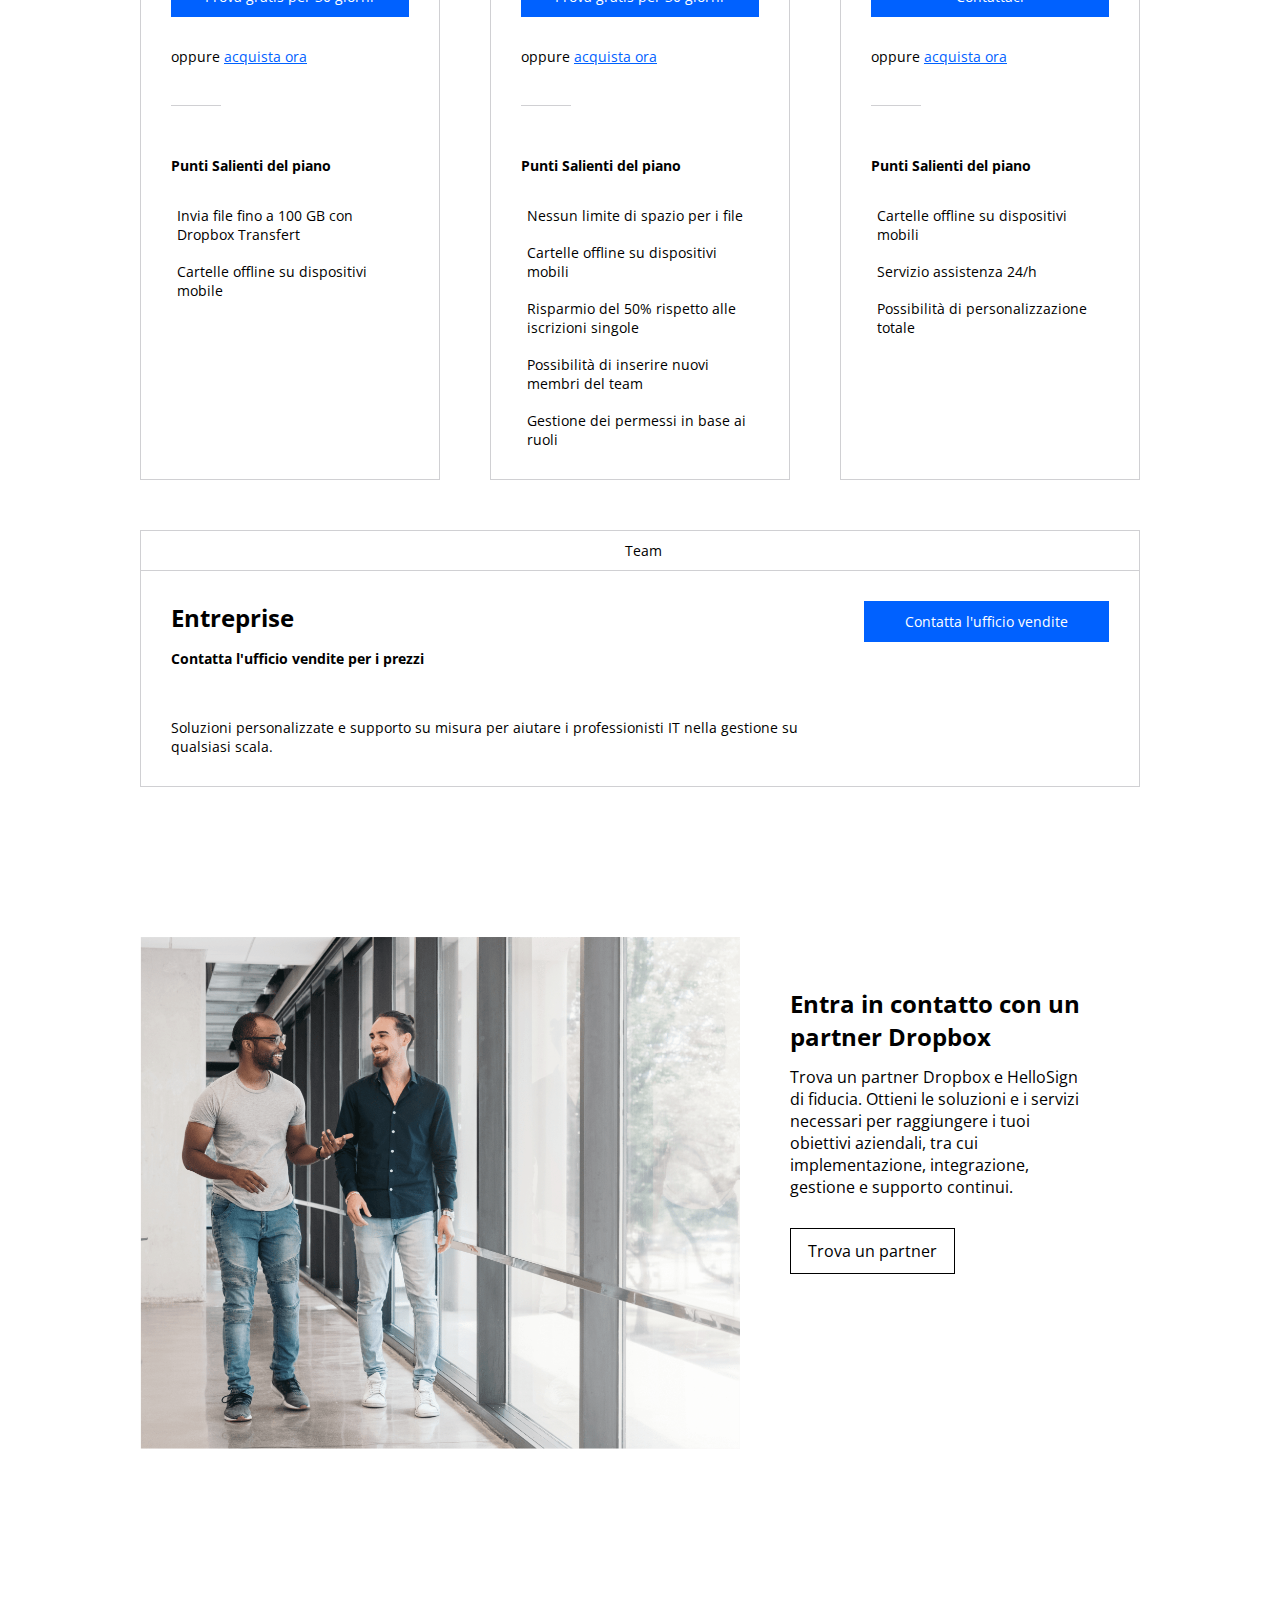
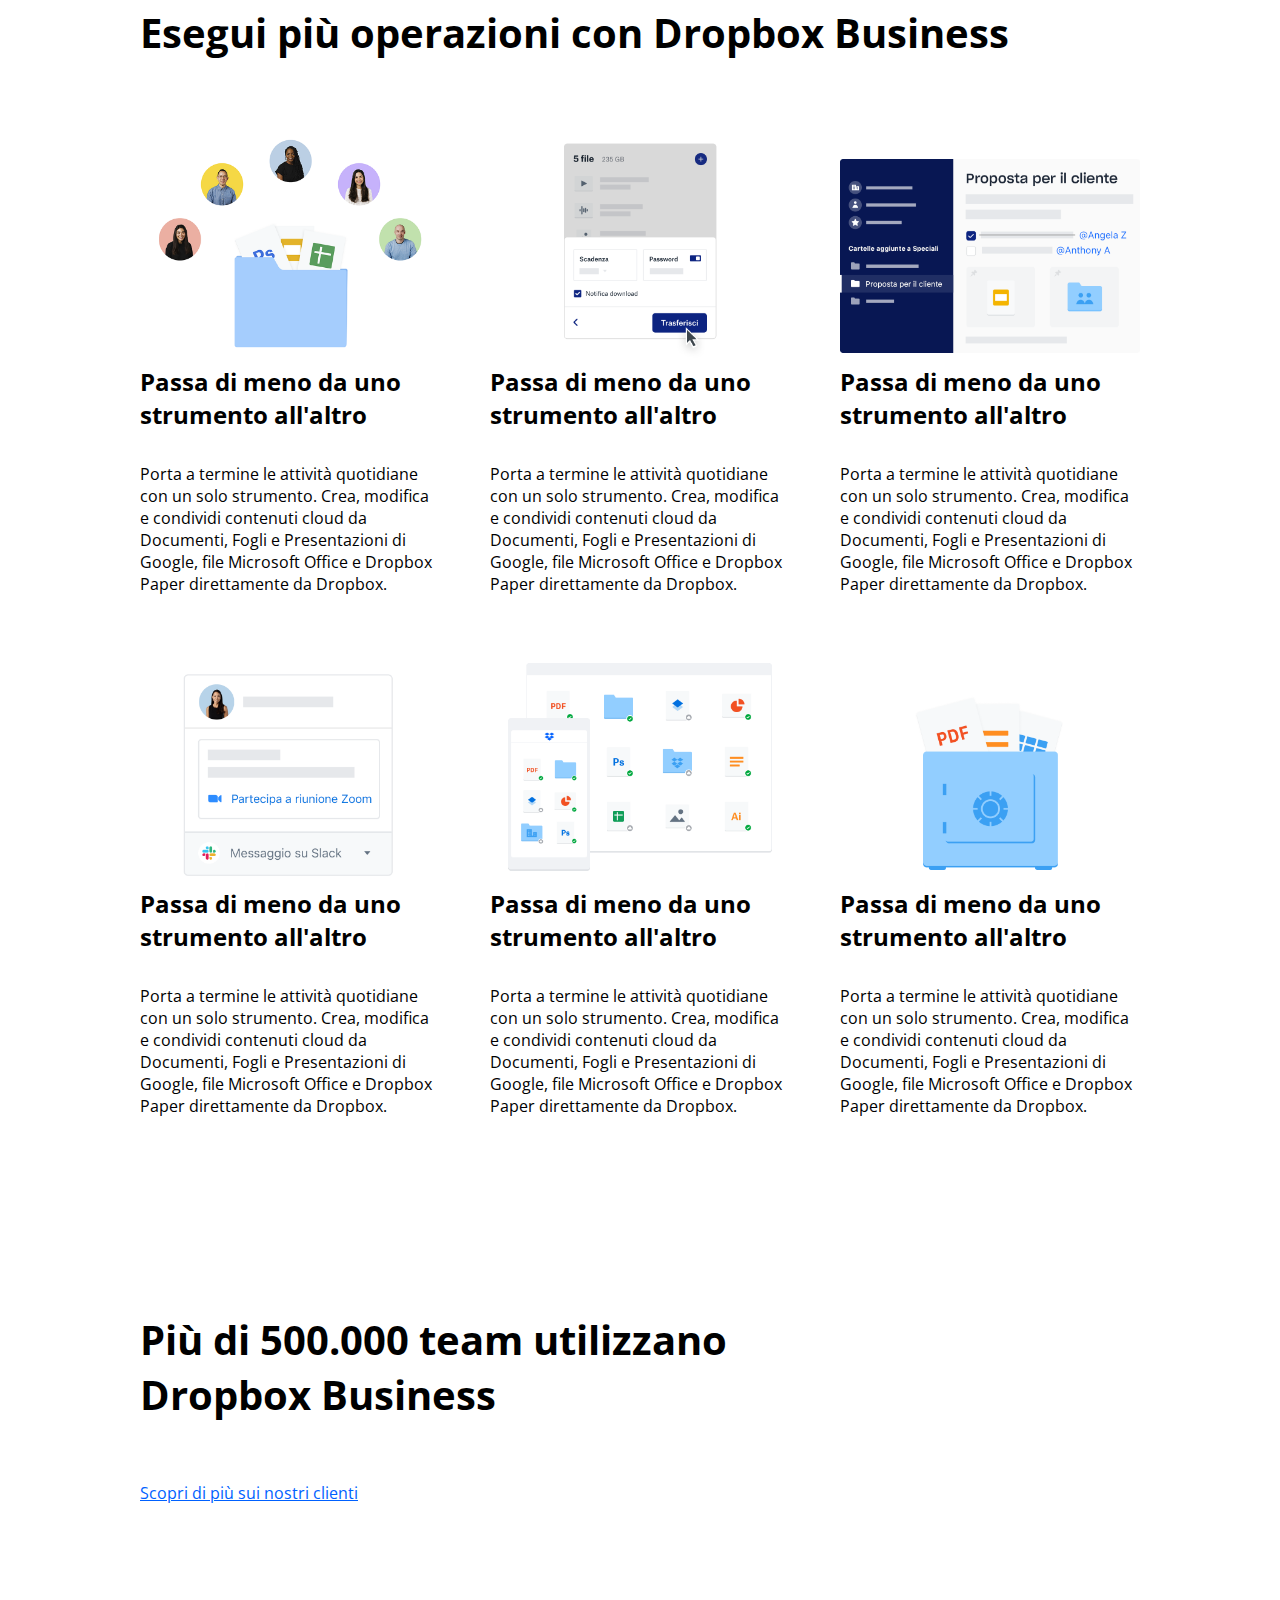
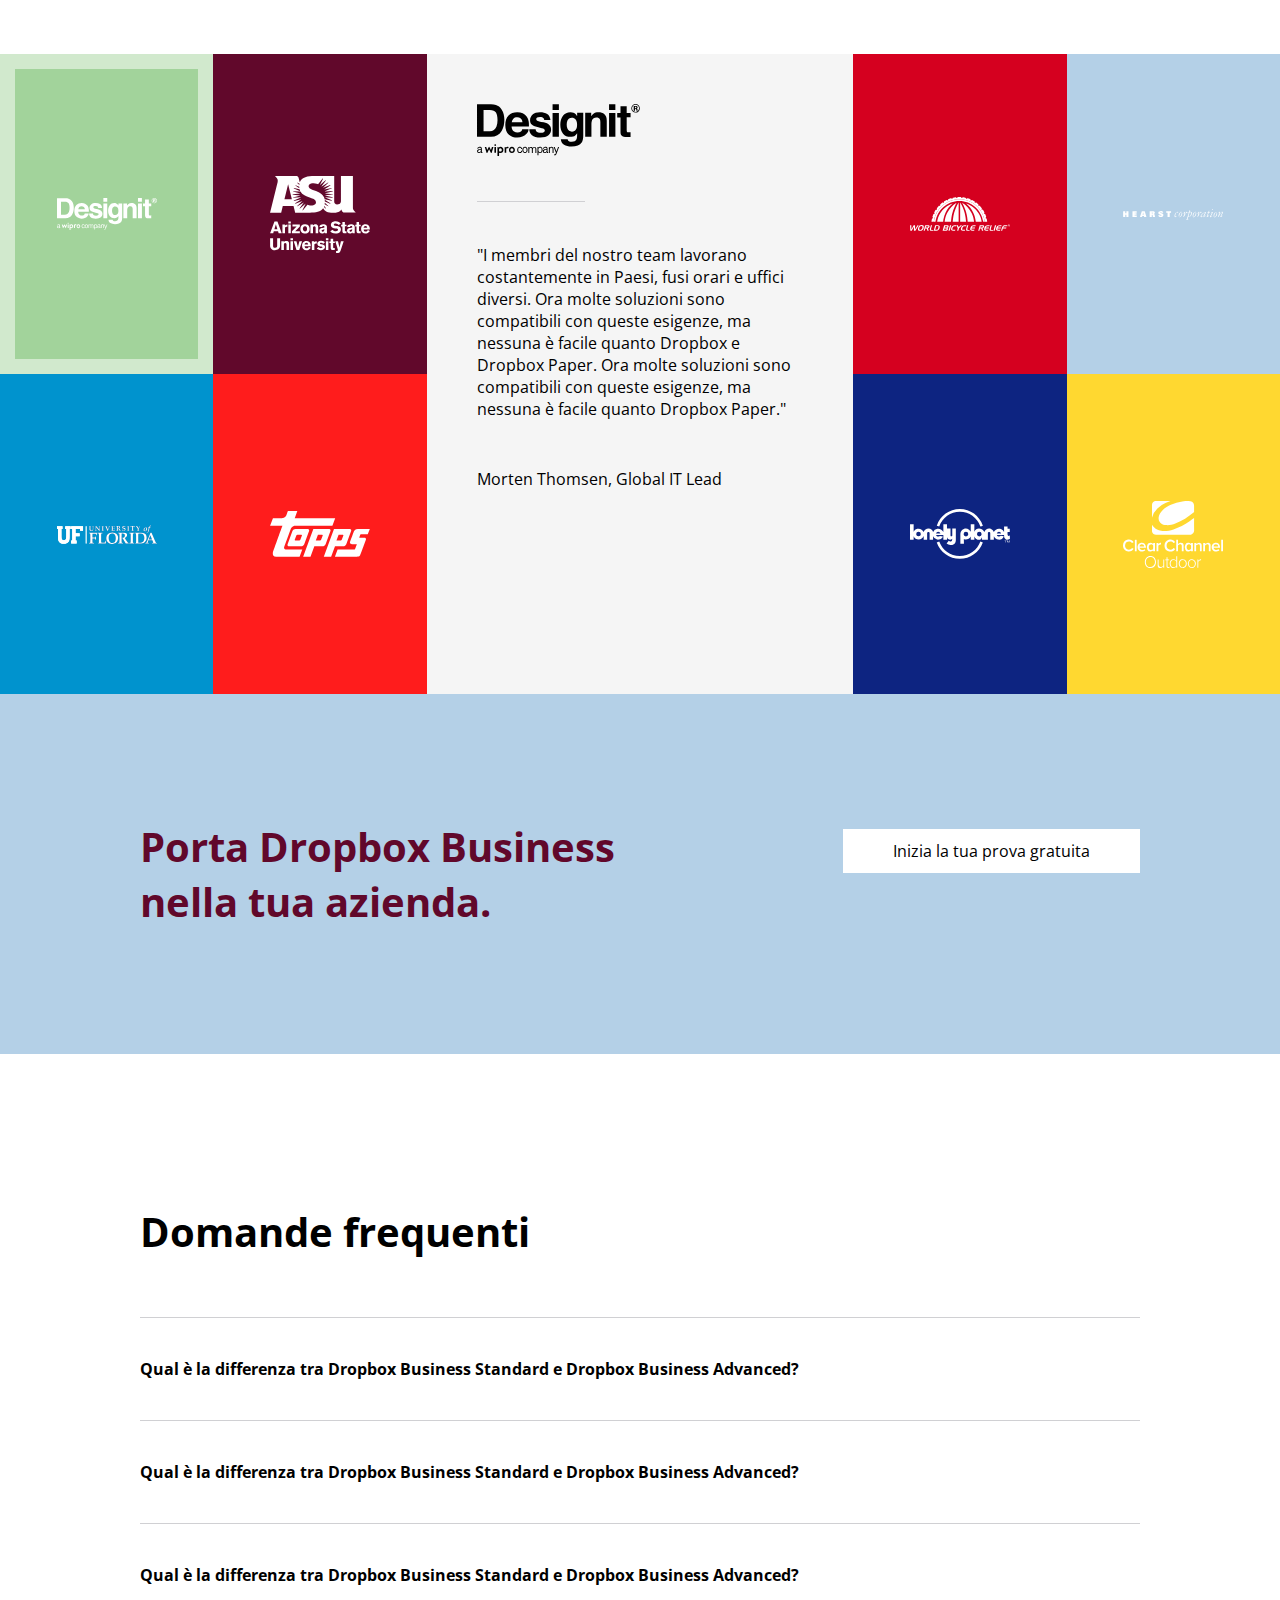
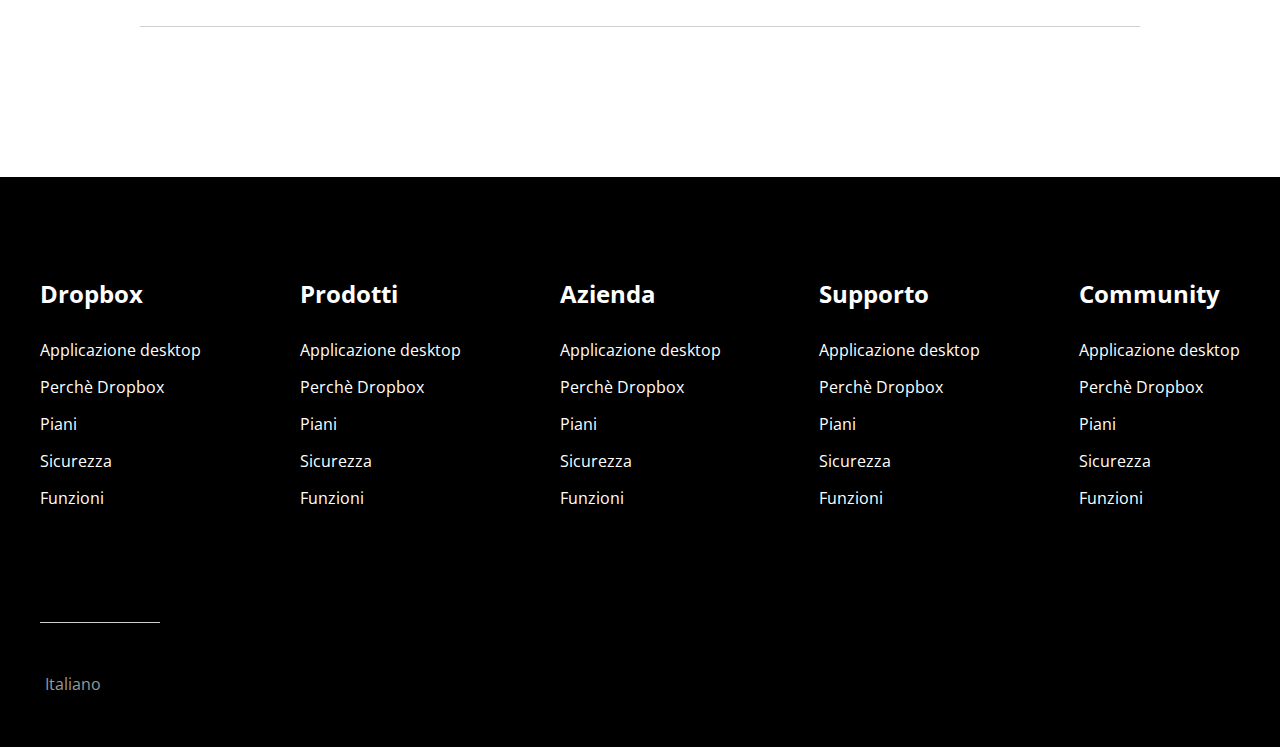
==== commit e9964637: "fix: spostamento jumbotron e fix tabella customers" ====
--- a/index.html
+++ b/index.html
@@ -31,6 +31,11 @@
     <title>Dropbox</title>
     <!-- /Titolo scheda -->
 
+    <!-- Favicon -->
+    <link rel="icon" href="img/dropbox-favicon.ico">
+    <!-- Favicon -->
+
+
 </head>
 
 <body>
@@ -86,54 +91,62 @@
         </nav>
         <!-- /Container Navbar -->
 
-        <!-- Jumbotron -->
-        <div class="jumbotron container-big">
-
-            <!-- Titolo -->
-            <h1>Tutto ciò che ti serve per il lavoro, in un unico posto</h1>
-            <!-- Titolo -->
-
-            <!-- Parte interna jumbotron -->
-            <div class="inside-jumbo flex">
-                <!-- Colonna sinistra -->
-                <div class="col-left flex">
-                    <!-- Paragrafo jumbo -->
-                    <p>Finalmente tutti i tuoi strumenti, contenuti e collaboratori sono accessibili dallo stesso posto.
-                        Dropbox Business è più di uno spazio di archiviazione sicuro; è un modo intelligente e integrato
-                        per ottimizzare il flusso di lavoro esistente.
-                    </p>
-                    <!-- /Paragrafo jumbo -->
-
-
-                    <!-- Bottone trial -->
-                    <button class="btn trial">Inizia la tua prova gratuita</button>
-                    <!-- /Bottone trial -->
-
-                    <div>Annulla in qualsiasi momento</div>
-                    <div><i class="fa-solid fa-arrow-down"></i></div>
-                </div>
-                <!-- Colonna sinistra -->
-
-                <!-- Colonna destra -->
-                <div class="col-right">
-
-                    <!-- Immagine jumbo -->
-                    <img src="img/jumbo.png" alt="Jumbotron">
-                    <!-- /Immagine jumbo -->
-
-                </div>
-                <!-- /Colonna destra -->
-
-            </div>
-            <!-- /Parte interna jumbotron -->
-
-        </div>
-        <!-- /Jumbotron -->
+
     </header>
     <!-- /Header -->
 
     <!-- Main -->
     <main>
+        <!-- Sezione Jumbotron -->
+        <section class="jumbotron-section container-huge">
+            <!-- Jumbotron -->
+            <div class="jumbotron container-big">
+
+                <!-- Titolo -->
+                <h1>Tutto ciò che ti serve per il lavoro, in un unico posto</h1>
+                <!-- Titolo -->
+
+                <!-- Parte interna jumbotron -->
+                <div class="inside-jumbo flex">
+                    <!-- Colonna sinistra -->
+                    <div class="col-left flex">
+                        <!-- Paragrafo jumbo -->
+                        <p>Finalmente tutti i tuoi strumenti, contenuti e collaboratori sono accessibili dallo stesso
+                            posto.
+                            Dropbox Business è più di uno spazio di archiviazione sicuro; è un modo intelligente e
+                            integrato
+                            per ottimizzare il flusso di lavoro esistente.
+                        </p>
+                        <!-- /Paragrafo jumbo -->
+
+
+                        <!-- Bottone trial -->
+                        <button class="btn trial">Inizia la tua prova gratuita</button>
+                        <!-- /Bottone trial -->
+
+                        <div>Annulla in qualsiasi momento</div>
+                        <div><i class="fa-solid fa-arrow-down"></i></div>
+                    </div>
+                    <!-- Colonna sinistra -->
+
+                    <!-- Colonna destra -->
+                    <div class="col-right">
+
+                        <!-- Immagine jumbo -->
+                        <img src="img/jumbo.png" alt="Jumbotron">
+                        <!-- /Immagine jumbo -->
+
+                    </div>
+                    <!-- /Colonna destra -->
+
+                </div>
+                <!-- /Parte interna jumbotron -->
+
+            </div>
+            <!-- /Jumbotron -->
+        </section>
+        <!-- /Sezione Jumbotron -->
+
         <!-- Sezione piani di abbonamento -->
         <section class="plans">
             <div class="container-small">
@@ -479,7 +492,6 @@
 
             </div>
             <!-- /Griglia diversi piani di abbonamento -->
-            </div>
 
 
         </section>
@@ -746,41 +758,37 @@
                 </div>
                 <!-- /Colonna destra -->
 
-                <!-- Colonna fondo -->
-                <div class="col-bottom">
-                    <div class="container-small flex">
-
-                        <!-- Colonna sinistra colonna fondo -->
-                        <div class="col-left">
-
-                            <!-- Call to action -->
-                            <h2>Porta Dropbox Business nella tua azienda.</h2>
-                            <!-- /Call to action -->
-
-                        </div>
-                        <!-- /Colonna sinistra colonna fondo -->
-
-                        <!-- Colonna destra colonna fondo -->
-                        <div class="col-right">
-
-                            <!-- Bottone prova gratuita -->
-                            <button class="btn">Inizia la tua prova gratuita</button>
-                            <!-- /Bottone prova gratuita -->
-
-                        </div>
-                        <!-- /Colonna destra colonna fondo -->
-                    </div>
-
-                </div>
-                <!-- /Colonna fondo -->
-
             </div>
             <!-- /Contenitore loghi businesses -->
 
-
-
-
-            </div>
+            <!-- Colonna fondo -->
+            <div class="col-bottom container-huge">
+                <div class="container-small flex">
+
+                    <!-- Colonna sinistra colonna fondo -->
+                    <div class="col-left">
+
+                        <!-- Call to action -->
+                        <h2>Porta Dropbox Business nella tua azienda.</h2>
+                        <!-- /Call to action -->
+
+                    </div>
+                    <!-- /Colonna sinistra colonna fondo -->
+
+                    <!-- Colonna destra colonna fondo -->
+                    <div class="col-right">
+
+                        <!-- Bottone prova gratuita -->
+                        <button class="btn">Inizia la tua prova gratuita</button>
+                        <!-- /Bottone prova gratuita -->
+
+                    </div>
+                    <!-- /Colonna destra colonna fondo -->
+                </div>
+
+            </div>
+            <!-- /Colonna fondo -->
+
         </section>
         <!-- /Sezione testimonianze dei clienti -->
 
--- a/css/style.css
+++ b/css/style.css
@@ -90,7 +90,7 @@
 }
 
 .container-huge {
-    width: 1920px;
+    max-width: 1920px;
     margin: 0 auto;
 }
 
@@ -159,7 +159,8 @@
 .customers-reviews .grid .col-left,
 .customers-reviews .grid .col-center,
 .customers-reviews .grid .col-right {
-    width: 640px;
+    max-width: calc(100% / 3);
+    min-height: calc(100% / 2);
     flex-wrap: wrap;
 }
 
@@ -224,6 +225,10 @@
 
 /* Jumbotron */
 
+.jumbotron-section {
+    background-color: var(--sky);
+}
+
 .jumbotron {
     padding-top: 80px;
     position: relative;
@@ -443,6 +448,7 @@
 .customers-reviews .grid {
     margin-top: 150px;
     gap: 0;
+    flex-wrap: nowrap;
 }
 
 .customers-reviews .grid .element {
@@ -491,7 +497,7 @@
 
 .col-center .element.design-it {
     width: 100%;
-    height: 640px;
+    min-height: 640px;
     background-color: var(--design-it-center);
     overflow-y: scroll;
 
@@ -538,11 +544,12 @@
 }
 
 .col-bottom .container-small .col-left {
-    width: 70%;
+    width: 50%;
 }
 
 .col-bottom .container-small .col-right {
     text-align: end;
+    width: 50%;
 }
 
 /* #endregion customers-reviews */
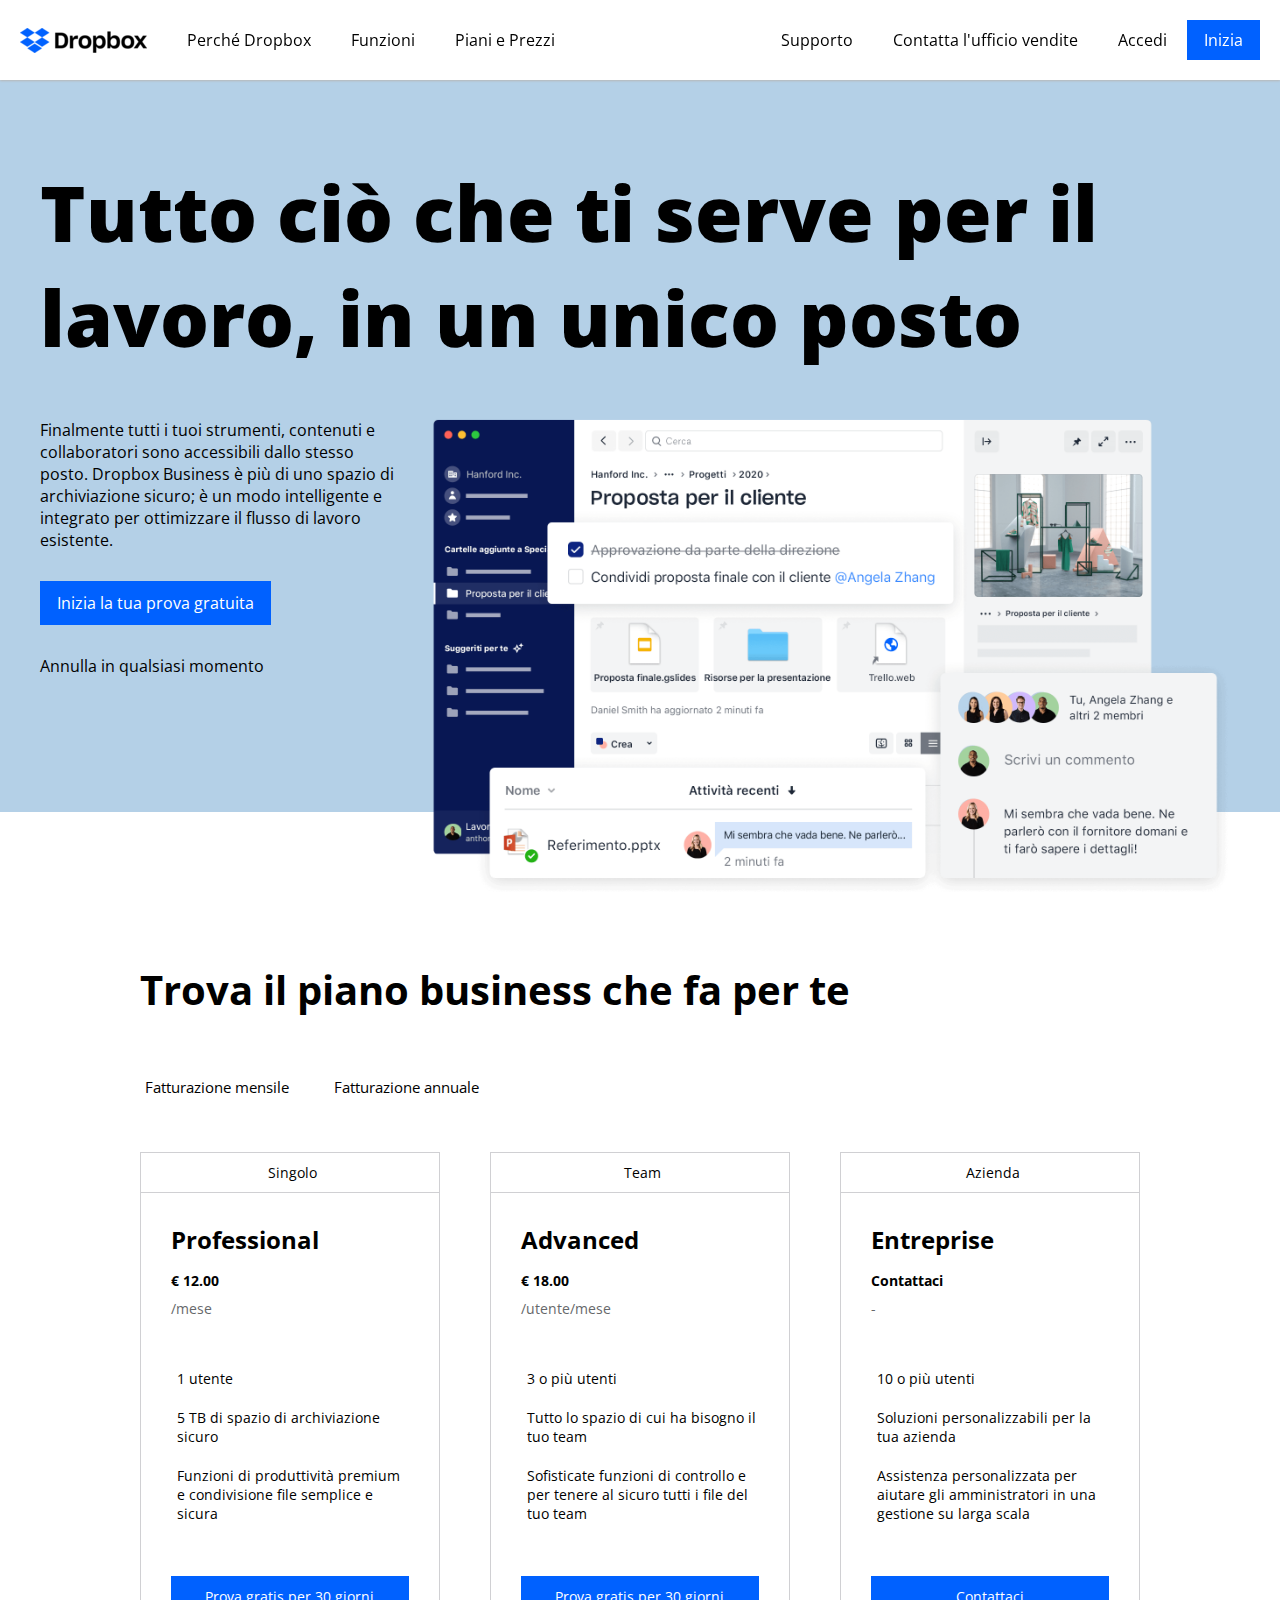
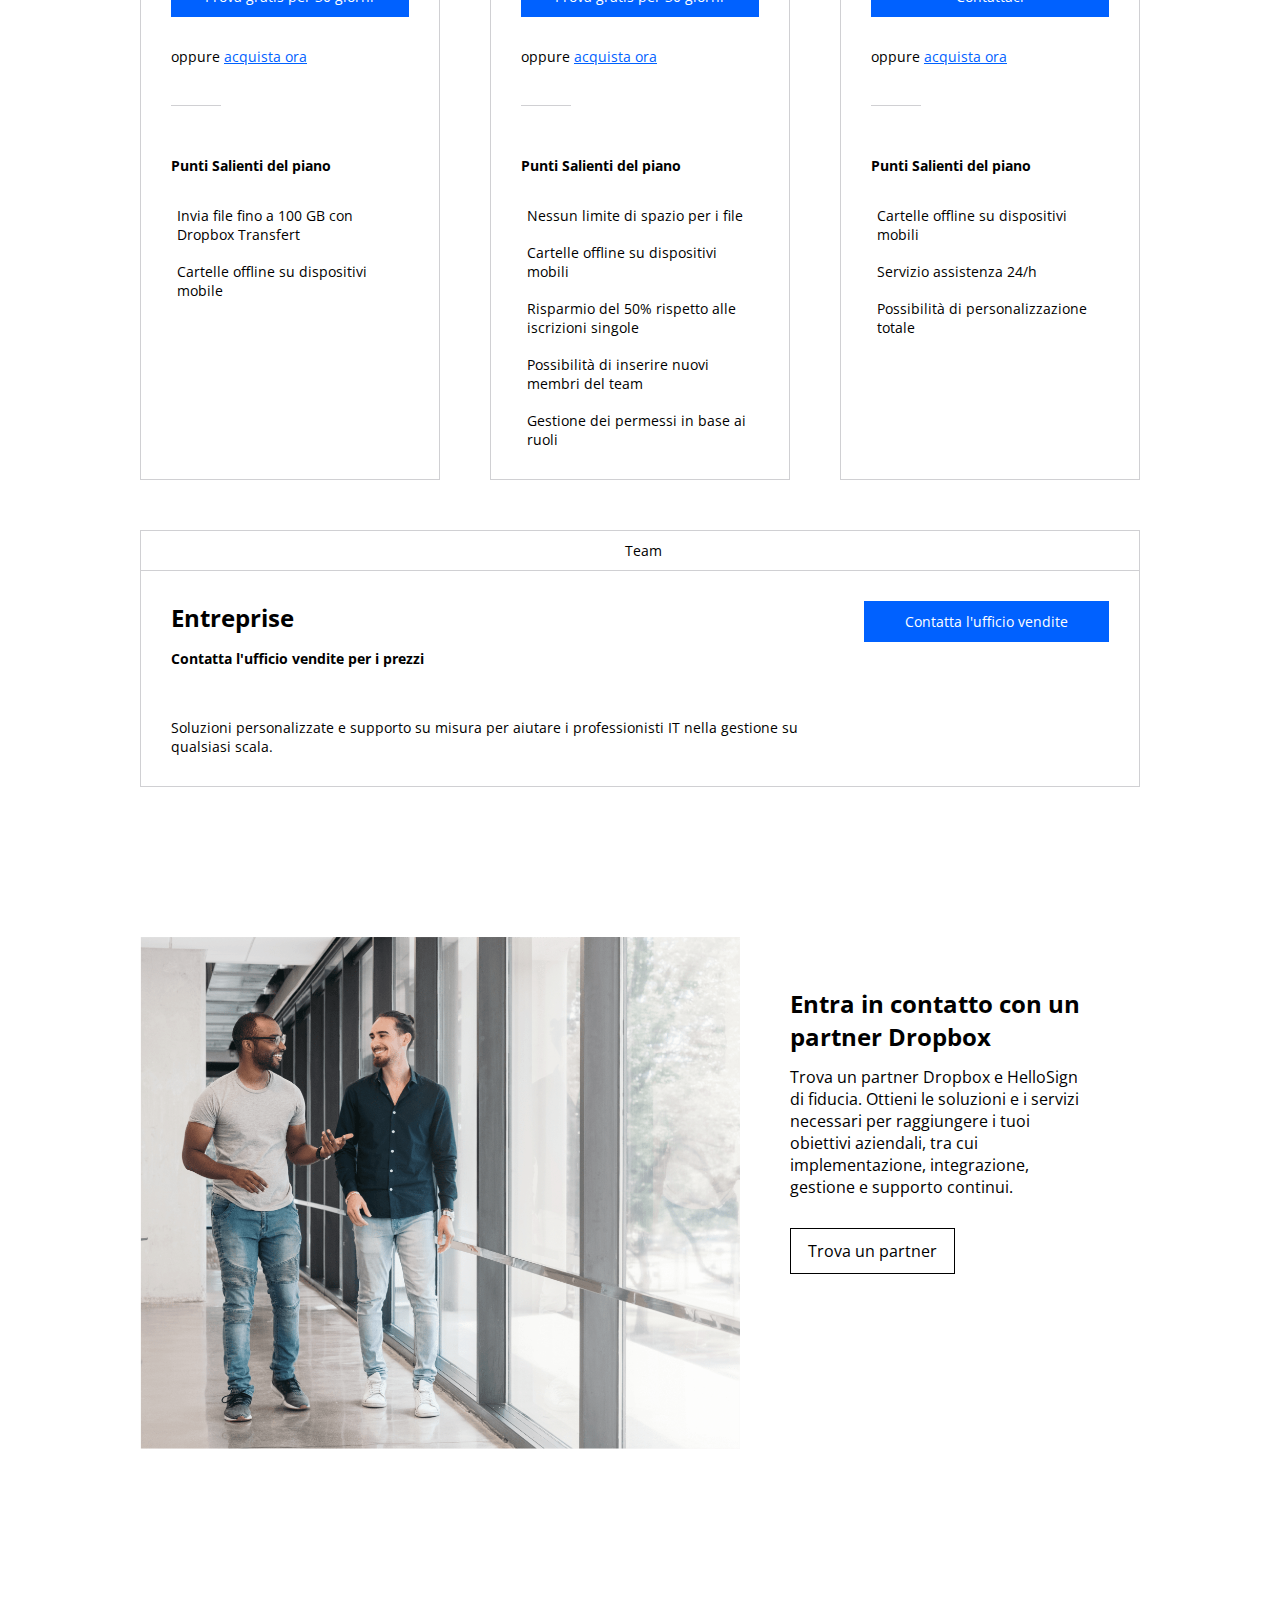
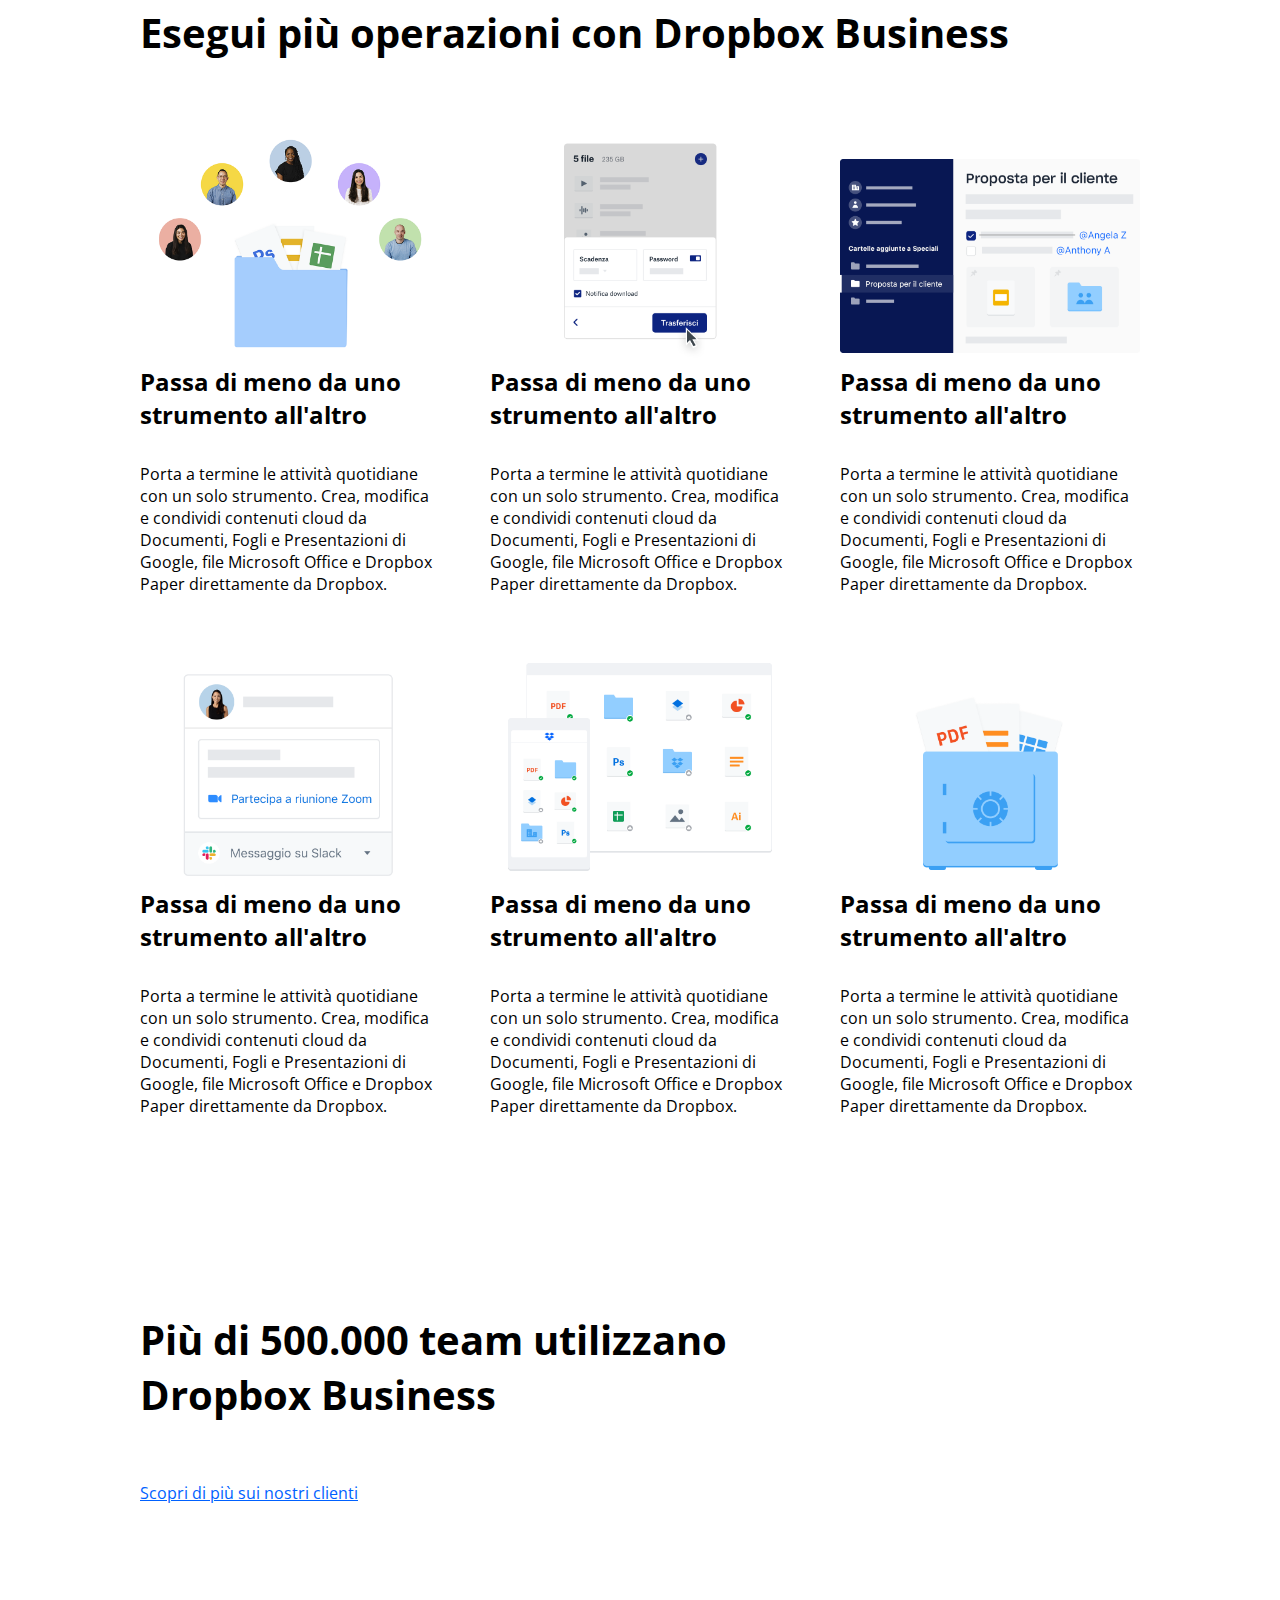
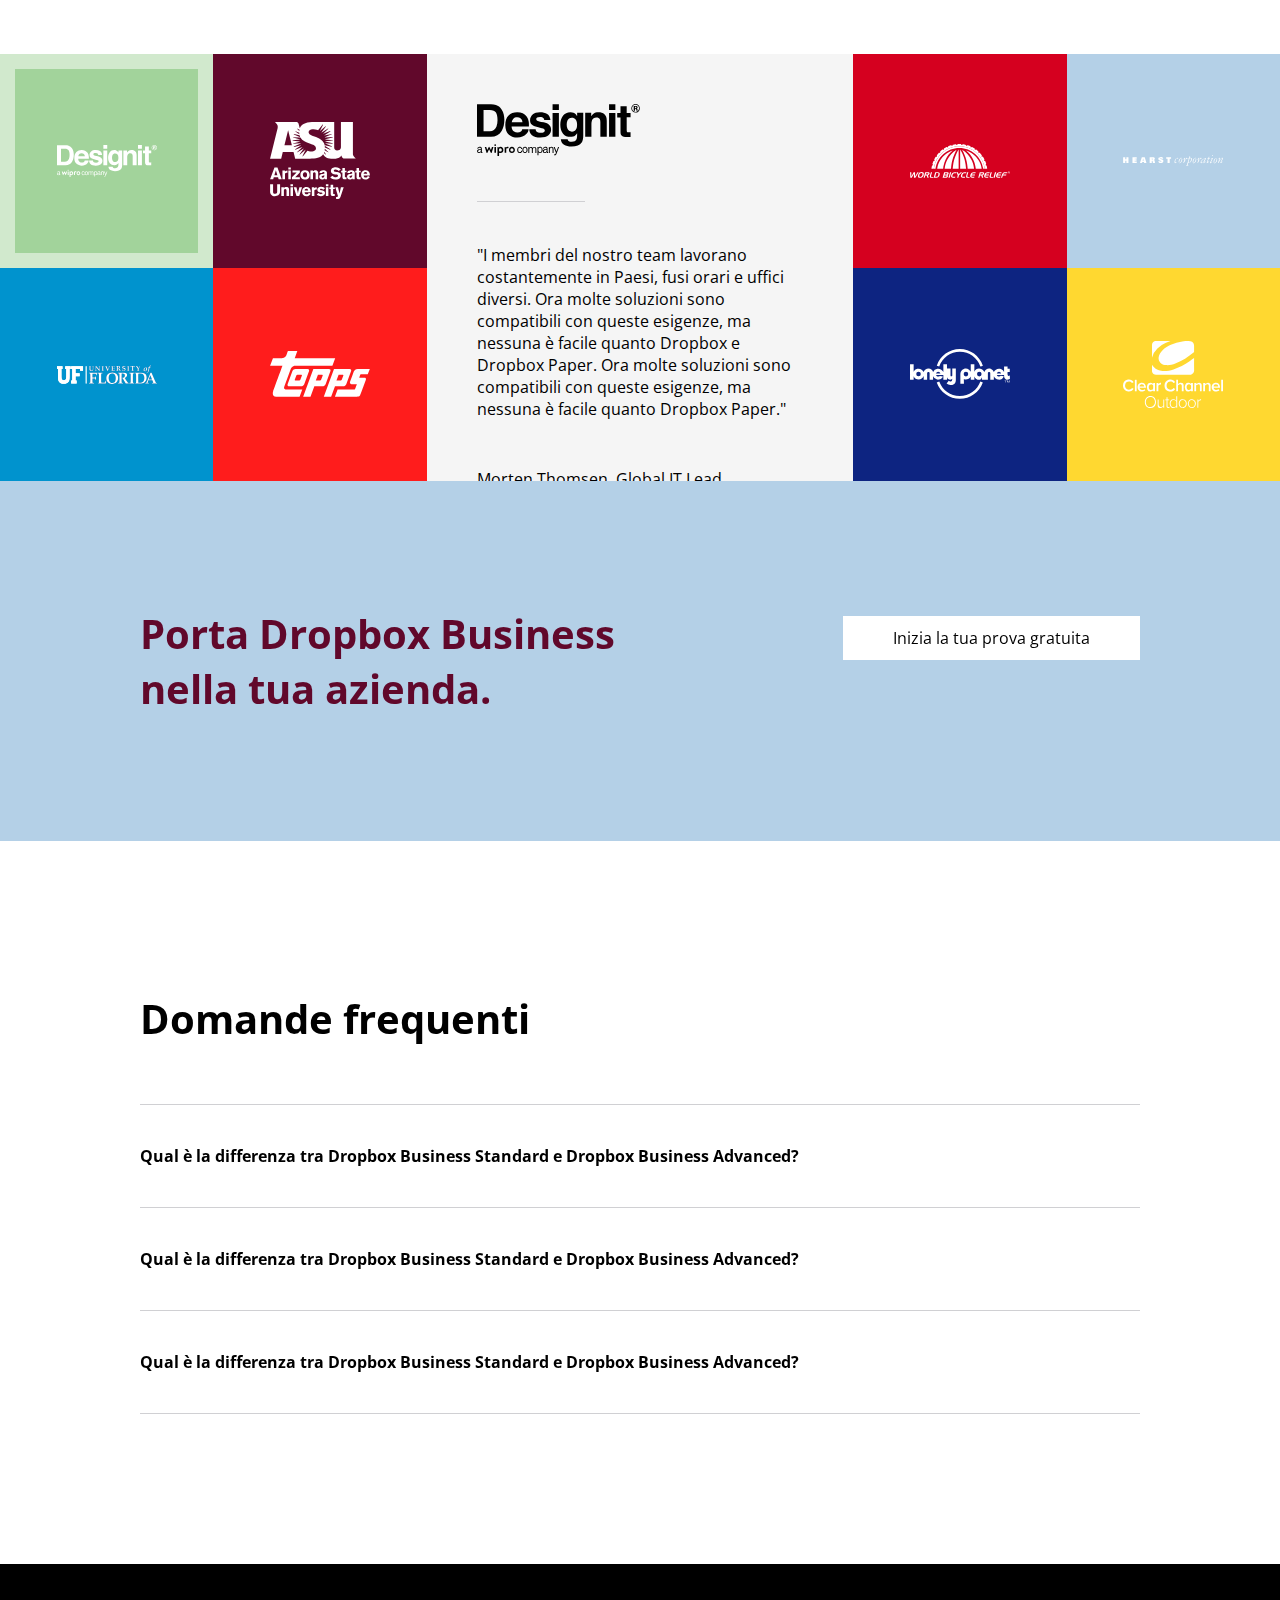
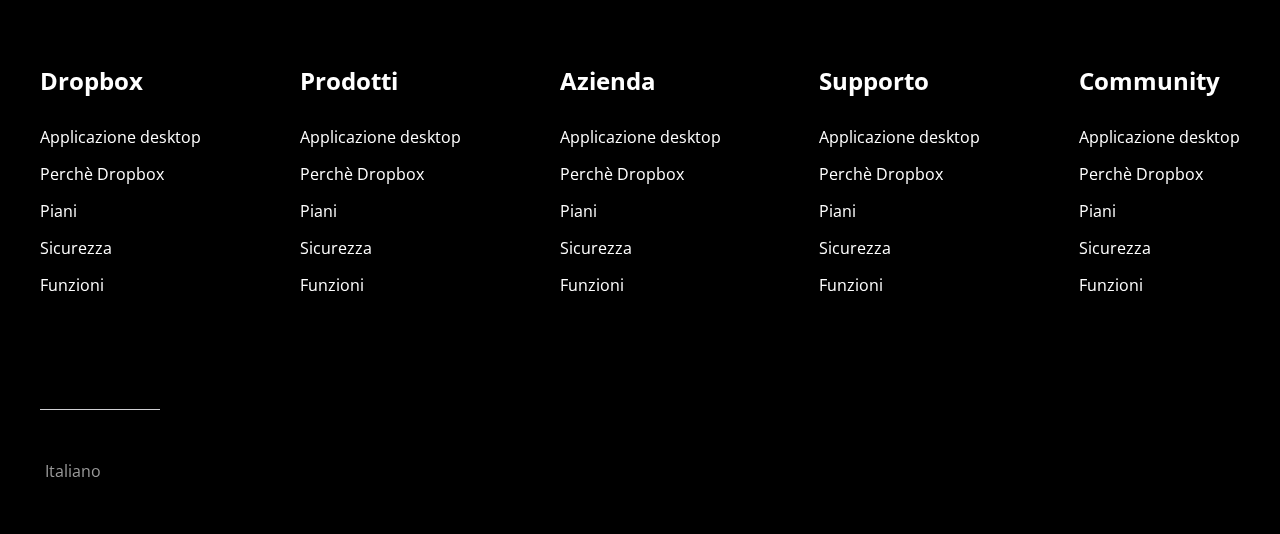
==== commit 37d0357c: "fix: ulteriore fix customer-reviews per adattività" ====
--- a/index.html
+++ b/index.html
@@ -695,7 +695,7 @@
             </div>
 
             <!-- Contenitore loghi businesses -->
-            <div class="grid container-huge flex">
+            <div class="grid flex">
 
                 <!-- Colonna sinistra -->
                 <div class="col-left flex">
@@ -762,7 +762,7 @@
             <!-- /Contenitore loghi businesses -->
 
             <!-- Colonna fondo -->
-            <div class="col-bottom container-huge">
+            <div class="col-bottom ">
                 <div class="container-small flex">
 
                     <!-- Colonna sinistra colonna fondo -->
--- a/css/style.css
+++ b/css/style.css
@@ -159,8 +159,8 @@
 .customers-reviews .grid .col-left,
 .customers-reviews .grid .col-center,
 .customers-reviews .grid .col-right {
-    max-width: calc(100% / 3);
-    min-height: calc(100% / 2);
+    width: calc(100% / 3);
+    height: calc(100vw / 3);
     flex-wrap: wrap;
 }
 
@@ -497,9 +497,9 @@
 
 .col-center .element.design-it {
     width: 100%;
-    min-height: 640px;
+    height: 100%;
     background-color: var(--design-it-center);
-    overflow-y: scroll;
+    overflow: auto;
 
 }
 
